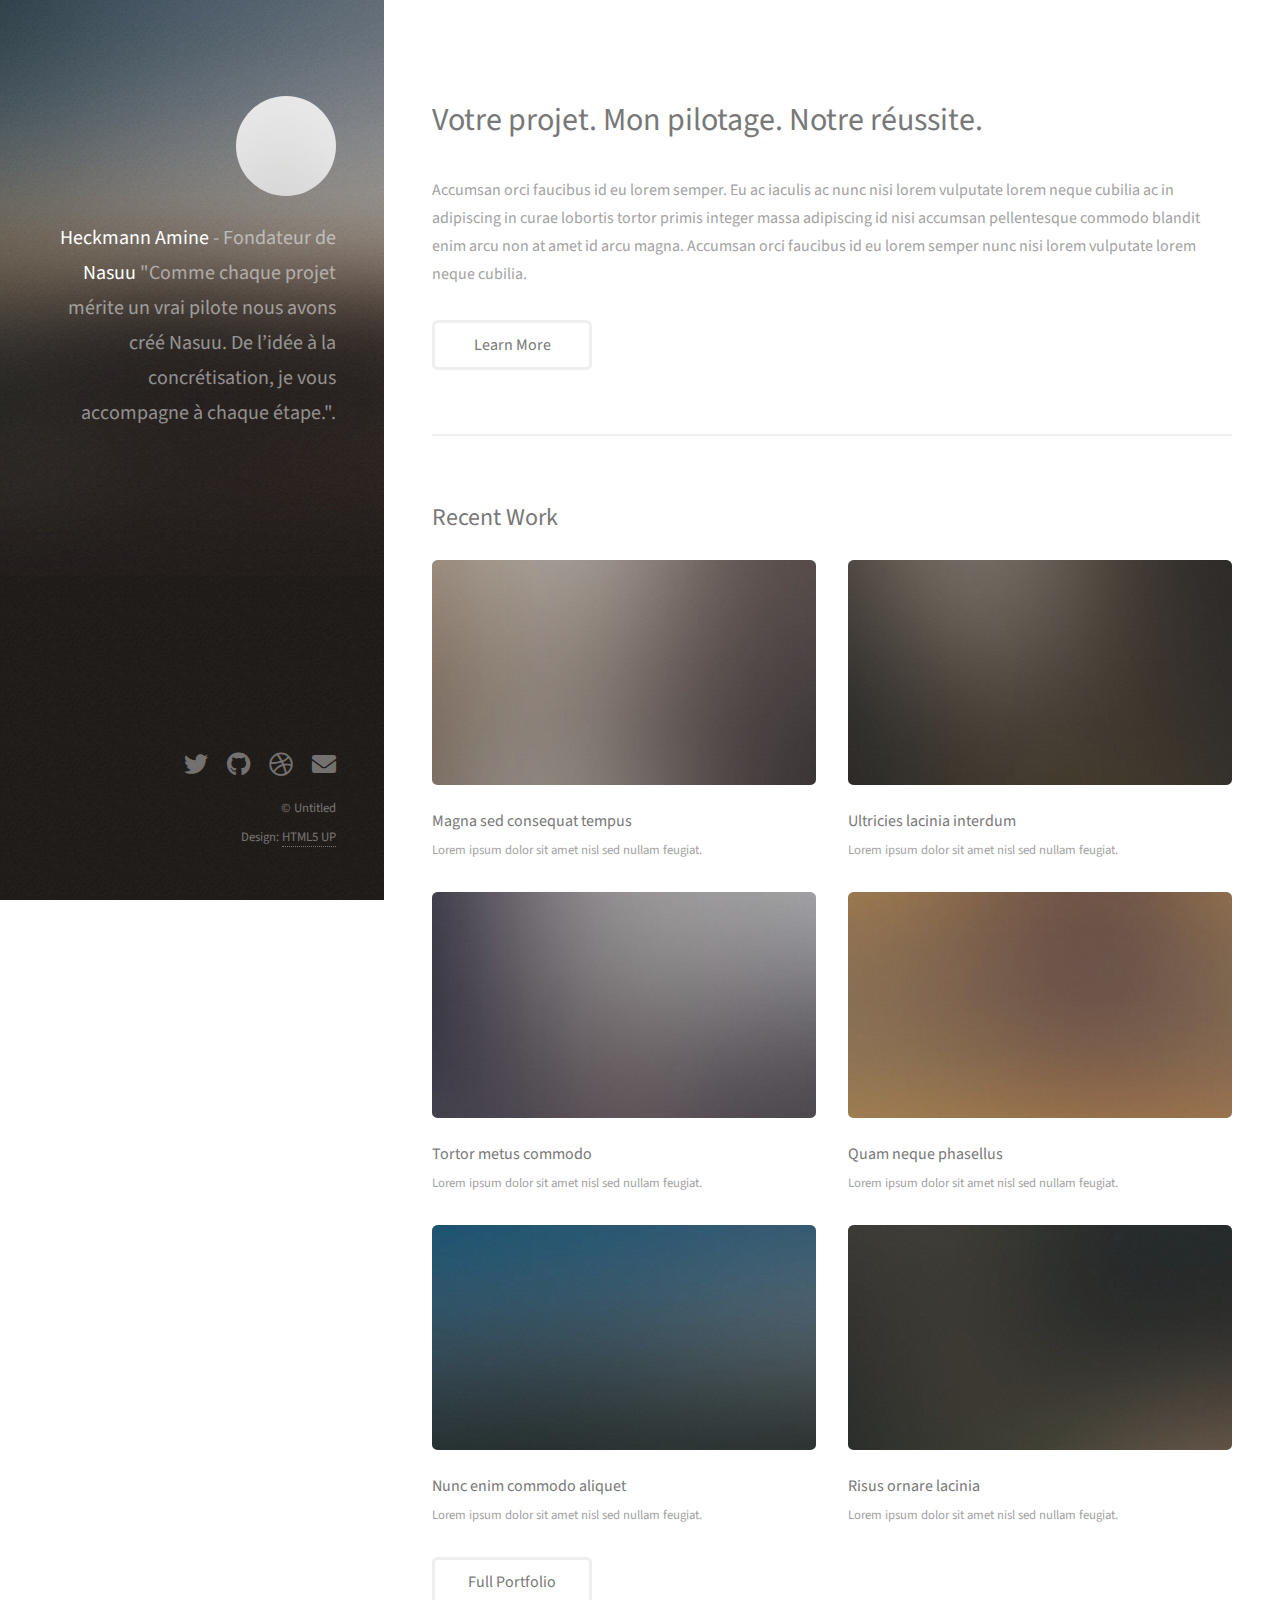
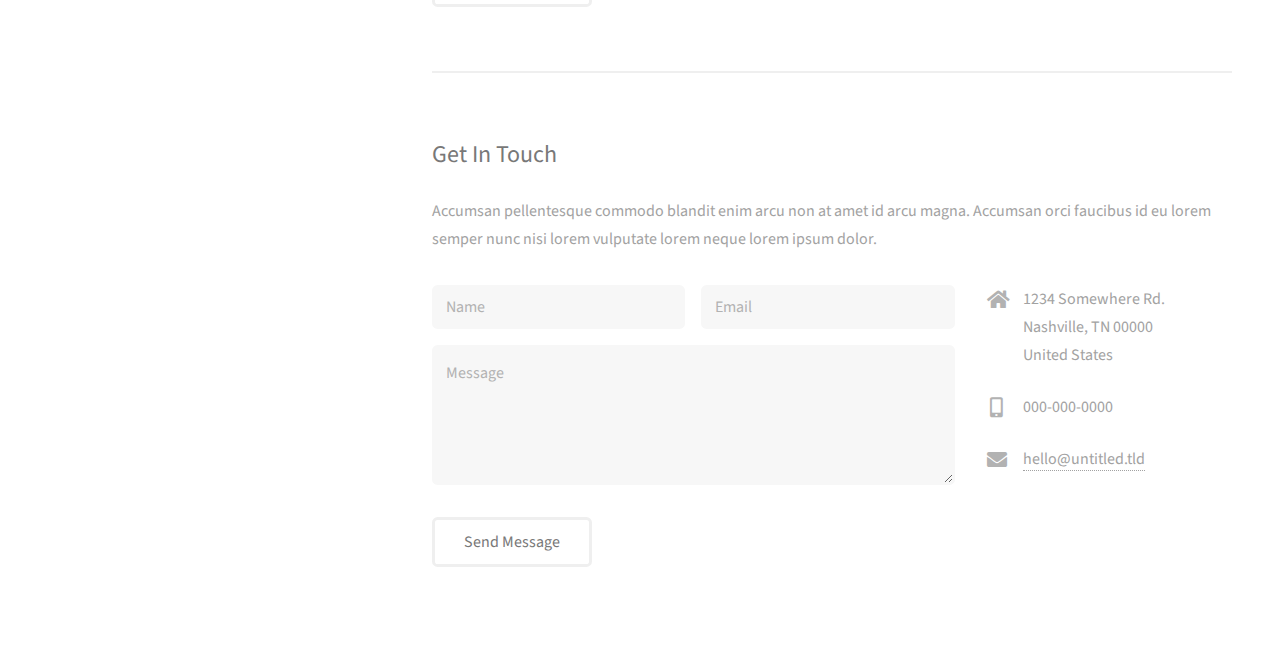
==== index.html @ 70f32953 "Update index.html" ====
<!DOCTYPE HTML>
<!--
	Strata by HTML5 UP
	html5up.net | @ajlkn
	Free for personal and commercial use under the CCA 3.0 license (html5up.net/license)
-->
<html>
	<head>
		<title>Strata by HTML5 UP</title>
		<meta charset="utf-8" />
		<meta name="viewport" content="width=device-width, initial-scale=1, user-scalable=no" />
		<link rel="stylesheet" href="assets/css/main.css" />
	</head>
	<body class="is-preload">

		<!-- Header -->
			<header id="header">
				<div class="inner">
					<a href="#" class="image avatar"><img src="images/avatar.jpg" alt="" /></a>
					<h1><strong>Heckmann Amine</strong> - Fondateur de <strong>Nasuu</strong><br />
					"Comme chaque projet mérite un vrai pilote nous avons créé Nasuu. <br />
					De l’idée à la concrétisation, je vous accompagne à chaque étape."<a href="lien"></a>.</h1>
				</div>
			</header>

		<!-- Main -->
			<div id="main">

				<!-- One -->
					<section id="one">
						<header class="major">
							<h2>Votre projet. Mon pilotage. Notre réussite.</h2>
						</header>
						<p>Accumsan orci faucibus id eu lorem semper. Eu ac iaculis ac nunc nisi lorem vulputate lorem neque cubilia ac in adipiscing in curae lobortis tortor primis integer massa adipiscing id nisi accumsan pellentesque commodo blandit enim arcu non at amet id arcu magna. Accumsan orci faucibus id eu lorem semper nunc nisi lorem vulputate lorem neque cubilia.</p>
						<ul class="actions">
							<li><a href="#" class="button">Learn More</a></li>
						</ul>
					</section>

				<!-- Two -->
					<section id="two">
						<h2>Recent Work</h2>
						<div class="row">
							<article class="col-6 col-12-xsmall work-item">
								<a href="images/fulls/01.jpg" class="image fit thumb"><img src="images/thumbs/01.jpg" alt="" /></a>
								<h3>Magna sed consequat tempus</h3>
								<p>Lorem ipsum dolor sit amet nisl sed nullam feugiat.</p>
							</article>
							<article class="col-6 col-12-xsmall work-item">
								<a href="images/fulls/02.jpg" class="image fit thumb"><img src="images/thumbs/02.jpg" alt="" /></a>
								<h3>Ultricies lacinia interdum</h3>
								<p>Lorem ipsum dolor sit amet nisl sed nullam feugiat.</p>
							</article>
							<article class="col-6 col-12-xsmall work-item">
								<a href="images/fulls/03.jpg" class="image fit thumb"><img src="images/thumbs/03.jpg" alt="" /></a>
								<h3>Tortor metus commodo</h3>
								<p>Lorem ipsum dolor sit amet nisl sed nullam feugiat.</p>
							</article>
							<article class="col-6 col-12-xsmall work-item">
								<a href="images/fulls/04.jpg" class="image fit thumb"><img src="images/thumbs/04.jpg" alt="" /></a>
								<h3>Quam neque phasellus</h3>
								<p>Lorem ipsum dolor sit amet nisl sed nullam feugiat.</p>
							</article>
							<article class="col-6 col-12-xsmall work-item">
								<a href="images/fulls/05.jpg" class="image fit thumb"><img src="images/thumbs/05.jpg" alt="" /></a>
								<h3>Nunc enim commodo aliquet</h3>
								<p>Lorem ipsum dolor sit amet nisl sed nullam feugiat.</p>
							</article>
							<article class="col-6 col-12-xsmall work-item">
								<a href="images/fulls/06.jpg" class="image fit thumb"><img src="images/thumbs/06.jpg" alt="" /></a>
								<h3>Risus ornare lacinia</h3>
								<p>Lorem ipsum dolor sit amet nisl sed nullam feugiat.</p>
							</article>
						</div>
						<ul class="actions">
							<li><a href="#" class="button">Full Portfolio</a></li>
						</ul>
					</section>

				<!-- Three -->
					<section id="three">
						<h2>Get In Touch</h2>
						<p>Accumsan pellentesque commodo blandit enim arcu non at amet id arcu magna. Accumsan orci faucibus id eu lorem semper nunc nisi lorem vulputate lorem neque lorem ipsum dolor.</p>
						<div class="row">
							<div class="col-8 col-12-small">
								<form method="post" action="#">
									<div class="row gtr-uniform gtr-50">
										<div class="col-6 col-12-xsmall"><input type="text" name="name" id="name" placeholder="Name" /></div>
										<div class="col-6 col-12-xsmall"><input type="email" name="email" id="email" placeholder="Email" /></div>
										<div class="col-12"><textarea name="message" id="message" placeholder="Message" rows="4"></textarea></div>
									</div>
								</form>
								<ul class="actions">
									<li><input type="submit" value="Send Message" /></li>
								</ul>
							</div>
							<div class="col-4 col-12-small">
								<ul class="labeled-icons">
									<li>
										<h3 class="icon solid fa-home"><span class="label">Address</span></h3>
										1234 Somewhere Rd.<br />
										Nashville, TN 00000<br />
										United States
									</li>
									<li>
										<h3 class="icon solid fa-mobile-alt"><span class="label">Phone</span></h3>
										000-000-0000
									</li>
									<li>
										<h3 class="icon solid fa-envelope"><span class="label">Email</span></h3>
										<a href="#">hello@untitled.tld</a>
									</li>
								</ul>
							</div>
						</div>
					</section>

				<!-- Four -->
				<!--
					<section id="four">
						<h2>Elements</h2>

						<section>
							<h4>Text</h4>
							<p>This is <b>bold</b> and this is <strong>strong</strong>. This is <i>italic</i> and this is <em>emphasized</em>.
							This is <sup>superscript</sup> text and this is <sub>subscript</sub> text.
							This is <u>underlined</u> and this is code: <code>for (;;) { ... }</code>. Finally, <a href="#">this is a link</a>.</p>
							<hr />
							<header>
								<h4>Heading with a Subtitle</h4>
								<p>Lorem ipsum dolor sit amet nullam id egestas urna aliquam</p>
							</header>
							<p>Nunc lacinia ante nunc ac lobortis. Interdum adipiscing gravida odio porttitor sem non mi integer non faucibus ornare mi ut ante amet placerat aliquet. Volutpat eu sed ante lacinia sapien lorem accumsan varius montes viverra nibh in adipiscing blandit tempus accumsan.</p>
							<header>
								<h5>Heading with a Subtitle</h5>
								<p>Lorem ipsum dolor sit amet nullam id egestas urna aliquam</p>
							</header>
							<p>Nunc lacinia ante nunc ac lobortis. Interdum adipiscing gravida odio porttitor sem non mi integer non faucibus ornare mi ut ante amet placerat aliquet. Volutpat eu sed ante lacinia sapien lorem accumsan varius montes viverra nibh in adipiscing blandit tempus accumsan.</p>
							<hr />
							<h2>Heading Level 2</h2>
							<h3>Heading Level 3</h3>
							<h4>Heading Level 4</h4>
							<h5>Heading Level 5</h5>
							<h6>Heading Level 6</h6>
							<hr />
							<h5>Blockquote</h5>
							<blockquote>Fringilla nisl. Donec accumsan interdum nisi, quis tincidunt felis sagittis eget tempus euismod. Vestibulum ante ipsum primis in faucibus vestibulum. Blandit adipiscing eu felis iaculis volutpat ac adipiscing accumsan faucibus. Vestibulum ante ipsum primis in faucibus lorem ipsum dolor sit amet nullam adipiscing eu felis.</blockquote>
							<h5>Preformatted</h5>
							<pre><code>i = 0;

while (!deck.isInOrder()) {
print 'Iteration ' + i;
deck.shuffle();
i++;
}

print 'It took ' + i + ' iterations to sort the deck.';</code></pre>
						</section>

						<section>
							<h4>Lists</h4>
							<div class="row">
								<div class="col-6 col-12-xsmall">
									<h5>Unordered</h5>
									<ul>
										<li>Dolor pulvinar etiam magna etiam.</li>
										<li>Sagittis adipiscing lorem eleifend.</li>
										<li>Felis enim feugiat dolore viverra.</li>
									</ul>
									<h5>Alternate</h5>
									<ul class="alt">
										<li>Dolor pulvinar etiam magna etiam.</li>
										<li>Sagittis adipiscing lorem eleifend.</li>
										<li>Felis enim feugiat dolore viverra.</li>
									</ul>
								</div>
								<div class="col-6 col-12-xsmall">
									<h5>Ordered</h5>
									<ol>
										<li>Dolor pulvinar etiam magna etiam.</li>
										<li>Etiam vel felis at lorem sed viverra.</li>
										<li>Felis enim feugiat dolore viverra.</li>
										<li>Dolor pulvinar etiam magna etiam.</li>
										<li>Etiam vel felis at lorem sed viverra.</li>
										<li>Felis enim feugiat dolore viverra.</li>
									</ol>
									<h5>Icons</h5>
									<ul class="icons">
										<li><a href="#" class="icon brands fa-twitter"><span class="label">Twitter</span></a></li>
										<li><a href="#" class="icon brands fa-facebook-f"><span class="label">Facebook</span></a></li>
										<li><a href="#" class="icon brands fa-instagram"><span class="label">Instagram</span></a></li>
										<li><a href="#" class="icon brands fa-github"><span class="label">Github</span></a></li>
										<li><a href="#" class="icon brands fa-dribbble"><span class="label">Dribbble</span></a></li>
										<li><a href="#" class="icon brands fa-tumblr"><span class="label">Tumblr</span></a></li>
									</ul>
								</div>
							</div>
							<h5>Actions</h5>
							<ul class="actions">
								<li><a href="#" class="button primary">Default</a></li>
								<li><a href="#" class="button">Default</a></li>
							</ul>
							<ul class="actions small">
								<li><a href="#" class="button primary small">Small</a></li>
								<li><a href="#" class="button small">Small</a></li>
							</ul>
							<div class="row">
								<div class="col-6 col-12-small">
									<ul class="actions stacked">
										<li><a href="#" class="button primary">Default</a></li>
										<li><a href="#" class="button">Default</a></li>
									</ul>
								</div>
								<div class="col-6 col-12-small">
									<ul class="actions stacked">
										<li><a href="#" class="button primary small">Small</a></li>
										<li><a href="#" class="button small">Small</a></li>
									</ul>
								</div>
								<div class="col-6 col-12-small">
									<ul class="actions stacked">
										<li><a href="#" class="button primary fit">Default</a></li>
										<li><a href="#" class="button fit">Default</a></li>
									</ul>
								</div>
								<div class="col-6 col-12-small">
									<ul class="actions stacked">
										<li><a href="#" class="button primary small fit">Small</a></li>
										<li><a href="#" class="button small fit">Small</a></li>
									</ul>
								</div>
							</div>
						</section>

						<section>
							<h4>Table</h4>
							<h5>Default</h5>
							<div class="table-wrapper">
								<table>
									<thead>
										<tr>
											<th>Name</th>
											<th>Description</th>
											<th>Price</th>
										</tr>
									</thead>
									<tbody>
										<tr>
											<td>Item One</td>
											<td>Ante turpis integer aliquet porttitor.</td>
											<td>29.99</td>
										</tr>
										<tr>
											<td>Item Two</td>
											<td>Vis ac commodo adipiscing arcu aliquet.</td>
											<td>19.99</td>
										</tr>
										<tr>
											<td>Item Three</td>
											<td> Morbi faucibus arcu accumsan lorem.</td>
											<td>29.99</td>
										</tr>
										<tr>
											<td>Item Four</td>
											<td>Vitae integer tempus condimentum.</td>
											<td>19.99</td>
										</tr>
										<tr>
											<td>Item Five</td>
											<td>Ante turpis integer aliquet porttitor.</td>
											<td>29.99</td>
										</tr>
									</tbody>
									<tfoot>
										<tr>
											<td colspan="2"></td>
											<td>100.00</td>
										</tr>
									</tfoot>
								</table>
							</div>

							<h5>Alternate</h5>
							<div class="table-wrapper">
								<table class="alt">
									<thead>
										<tr>
											<th>Name</th>
											<th>Description</th>
											<th>Price</th>
										</tr>
									</thead>
									<tbody>
										<tr>
											<td>Item One</td>
											<td>Ante turpis integer aliquet porttitor.</td>
											<td>29.99</td>
										</tr>
										<tr>
											<td>Item Two</td>
											<td>Vis ac commodo adipiscing arcu aliquet.</td>
											<td>19.99</td>
										</tr>
										<tr>
											<td>Item Three</td>
											<td> Morbi faucibus arcu accumsan lorem.</td>
											<td>29.99</td>
										</tr>
										<tr>
											<td>Item Four</td>
											<td>Vitae integer tempus condimentum.</td>
											<td>19.99</td>
										</tr>
										<tr>
											<td>Item Five</td>
											<td>Ante turpis integer aliquet porttitor.</td>
											<td>29.99</td>
										</tr>
									</tbody>
									<tfoot>
										<tr>
											<td colspan="2"></td>
											<td>100.00</td>
										</tr>
									</tfoot>
								</table>
							</div>
						</section>

						<section>
							<h4>Buttons</h4>
							<ul class="actions">
								<li><a href="#" class="button primary">Primary</a></li>
								<li><a href="#" class="button">Default</a></li>
							</ul>
							<ul class="actions">
								<li><a href="#" class="button large">Large</a></li>
								<li><a href="#" class="button">Default</a></li>
								<li><a href="#" class="button small">Small</a></li>
							</ul>
							<ul class="actions fit">
								<li><a href="#" class="button primary fit">Fit</a></li>
								<li><a href="#" class="button fit">Fit</a></li>
							</ul>
							<ul class="actions fit small">
								<li><a href="#" class="button primary fit small">Fit + Small</a></li>
								<li><a href="#" class="button fit small">Fit + Small</a></li>
							</ul>
							<ul class="actions">
								<li><a href="#" class="button primary icon solid fa-download">Icon</a></li>
								<li><a href="#" class="button icon solid fa-download">Icon</a></li>
							</ul>
							<ul class="actions">
								<li><span class="button primary disabled">Primary</span></li>
								<li><span class="button disabled">Default</span></li>
							</ul>
						</section>

						<section>
							<h4>Form</h4>
							<form method="post" action="#">
								<div class="row gtr-uniform gtr-50">
									<div class="col-6 col-12-xsmall">
										<input type="text" name="demo-name" id="demo-name" value="" placeholder="Name" />
									</div>
									<div class="col-6 col-12-xsmall">
										<input type="email" name="demo-email" id="demo-email" value="" placeholder="Email" />
									</div>
									<div class="col-12">
										<select name="demo-category" id="demo-category">
											<option value="">- Category -</option>
											<option value="1">Manufacturing</option>
											<option value="1">Shipping</option>
											<option value="1">Administration</option>
											<option value="1">Human Resources</option>
										</select>
									</div>
									<div class="col-4 col-12-small">
										<input type="radio" id="demo-priority-low" name="demo-priority" checked>
										<label for="demo-priority-low">Low Priority</label>
									</div>
									<div class="col-4 col-12-small">
										<input type="radio" id="demo-priority-normal" name="demo-priority">
										<label for="demo-priority-normal">Normal Priority</label>
									</div>
									<div class="col-4 col-12-small">
										<input type="radio" id="demo-priority-high" name="demo-priority">
										<label for="demo-priority-high">High Priority</label>
									</div>
									<div class="col-6 col-12-small">
										<input type="checkbox" id="demo-copy" name="demo-copy">
										<label for="demo-copy">Email me a copy of this message</label>
									</div>
									<div class="col-6 col-12-small">
										<input type="checkbox" id="demo-human" name="demo-human" checked>
										<label for="demo-human">I am a human and not a robot</label>
									</div>
									<div class="col-12">
										<textarea name="demo-message" id="demo-message" placeholder="Enter your message" rows="6"></textarea>
									</div>
									<div class="col-12">
										<ul class="actions">
											<li><input type="submit" value="Send Message" class="primary" /></li>
											<li><input type="reset" value="Reset" /></li>
										</ul>
									</div>
								</div>
							</form>
						</section>

						<section>
							<h4>Image</h4>
							<h5>Fit</h5>
							<div class="box alt">
								<div class="row gtr-50 gtr-uniform">
									<div class="col-12"><span class="image fit"><img src="images/fulls/05.jpg" alt="" /></span></div>
									<div class="col-4"><span class="image fit"><img src="images/thumbs/01.jpg" alt="" /></span></div>
									<div class="col-4"><span class="image fit"><img src="images/thumbs/02.jpg" alt="" /></span></div>
									<div class="col-4"><span class="image fit"><img src="images/thumbs/03.jpg" alt="" /></span></div>
									<div class="col-4"><span class="image fit"><img src="images/thumbs/04.jpg" alt="" /></span></div>
									<div class="col-4"><span class="image fit"><img src="images/thumbs/05.jpg" alt="" /></span></div>
									<div class="col-4"><span class="image fit"><img src="images/thumbs/06.jpg" alt="" /></span></div>
									<div class="col-4"><span class="image fit"><img src="images/thumbs/03.jpg" alt="" /></span></div>
									<div class="col-4"><span class="image fit"><img src="images/thumbs/02.jpg" alt="" /></span></div>
									<div class="col-4"><span class="image fit"><img src="images/thumbs/01.jpg" alt="" /></span></div>
								</div>
							</div>
							<h5>Left &amp; Right</h5>
							<p><span class="image left"><img src="images/avatar.jpg" alt="" /></span>Fringilla nisl. Donec accumsan interdum nisi, quis tincidunt felis sagittis eget. tempus euismod. Vestibulum ante ipsum primis in faucibus vestibulum. Blandit adipiscing eu felis iaculis volutpat ac adipiscing accumsan eu faucibus. Integer ac pellentesque praesent tincidunt felis sagittis eget. tempus euismod. Vestibulum ante ipsum primis in faucibus vestibulum. Blandit adipiscing eu felis iaculis volutpat ac adipiscing accumsan eu faucibus. Integer ac pellentesque praesent. Donec accumsan interdum nisi, quis tincidunt felis sagittis eget. tempus euismod. Vestibulum ante ipsum primis in faucibus vestibulum. Blandit adipiscing eu felis iaculis volutpat ac adipiscing accumsan eu faucibus. Integer ac pellentesque praesent tincidunt felis sagittis eget. tempus euismod. Vestibulum ante ipsum primis in faucibus vestibulum. Blandit adipiscing eu felis iaculis volutpat ac adipiscing accumsan eu faucibus. Integer ac pellentesque praesent.</p>
							<p><span class="image right"><img src="images/avatar.jpg" alt="" /></span>Fringilla nisl. Donec accumsan interdum nisi, quis tincidunt felis sagittis eget. tempus euismod. Vestibulum ante ipsum primis in faucibus vestibulum. Blandit adipiscing eu felis iaculis volutpat ac adipiscing accumsan eu faucibus. Integer ac pellentesque praesent tincidunt felis sagittis eget. tempus euismod. Vestibulum ante ipsum primis in faucibus vestibulum. Blandit adipiscing eu felis iaculis volutpat ac adipiscing accumsan eu faucibus. Integer ac pellentesque praesent. Donec accumsan interdum nisi, quis tincidunt felis sagittis eget. tempus euismod. Vestibulum ante ipsum primis in faucibus vestibulum. Blandit adipiscing eu felis iaculis volutpat ac adipiscing accumsan eu faucibus. Integer ac pellentesque praesent tincidunt felis sagittis eget. tempus euismod. Vestibulum ante ipsum primis in faucibus vestibulum. Blandit adipiscing eu felis iaculis volutpat ac adipiscing accumsan eu faucibus. Integer ac pellentesque praesent.</p>
						</section>

					</section>
				-->

			</div>

		<!-- Footer -->
			<footer id="footer">
				<div class="inner">
					<ul class="icons">
						<li><a href="#" class="icon brands fa-twitter"><span class="label">Twitter</span></a></li>
						<li><a href="#" class="icon brands fa-github"><span class="label">Github</span></a></li>
						<li><a href="#" class="icon brands fa-dribbble"><span class="label">Dribbble</span></a></li>
						<li><a href="#" class="icon solid fa-envelope"><span class="label">Email</span></a></li>
					</ul>
					<ul class="copyright">
						<li>&copy; Untitled</li><li>Design: <a href="http://html5up.net">HTML5 UP</a></li>
					</ul>
				</div>
			</footer>

		<!-- Scripts -->
			<script src="assets/js/jquery.min.js"></script>
			<script src="assets/js/jquery.poptrox.min.js"></script>
			<script src="assets/js/browser.min.js"></script>
			<script src="assets/js/breakpoints.min.js"></script>
			<script src="assets/js/util.js"></script>
			<script src="assets/js/main.js"></script>

	</body>
</html>
---- assets/css/main.css ----
@import url("fontawesome-all.min.css");
@import url("https://fonts.googleapis.com/css?family=Source+Sans+Pro:400,400italic");

/*
	Strata by HTML5 UP
	html5up.net | @ajlkn
	Free for personal and commercial use under the CCA 3.0 license (html5up.net/license)
*/

html, body, div, span, applet, object,
iframe, h1, h2, h3, h4, h5, h6, p, blockquote,
pre, a, abbr, acronym, address, big, cite,
code, del, dfn, em, img, ins, kbd, q, s, samp,
small, strike, strong, sub, sup, tt, var, b,
u, i, center, dl, dt, dd, ol, ul, li, fieldset,
form, label, legend, table, caption, tbody,
tfoot, thead, tr, th, td, article, aside,
canvas, details, embed, figure, figcaption,
footer, header, hgroup, menu, nav, output, ruby,
section, summary, time, mark, audio, video {
	margin: 0;
	padding: 0;
	border: 0;
	font-size: 100%;
	font: inherit;
	vertical-align: baseline;}

article, aside, details, figcaption, figure,
footer, header, hgroup, menu, nav, section {
	display: block;}

body {
	line-height: 1;
}

ol, ul {
	list-style: none;
}

blockquote, q {
	quotes: none;
}

	blockquote:before, blockquote:after, q:before, q:after {
		content: '';
		content: none;
	}

table {
	border-collapse: collapse;
	border-spacing: 0;
}

body {
	-webkit-text-size-adjust: none;
}

mark {
	background-color: transparent;
	color: inherit;
}

input::-moz-focus-inner {
	border: 0;
	padding: 0;
}

input, select, textarea {
	-moz-appearance: none;
	-webkit-appearance: none;
	-ms-appearance: none;
	appearance: none;
}

/* Basic */

	html {
		box-sizing: border-box;
	}

	*, *:before, *:after {
		box-sizing: inherit;
	}

	body {
		background: #fff;
	}

		body.is-preload *, body.is-preload *:before, body.is-preload *:after {
			-moz-animation: none !important;
			-webkit-animation: none !important;
			-ms-animation: none !important;
			animation: none !important;
			-moz-transition: none !important;
			-webkit-transition: none !important;
			-ms-transition: none !important;
			transition: none !important;
		}

	body, input, select, textarea {
		color: #a2a2a2;
		font-family: "Source Sans Pro", Helvetica, sans-serif;
		font-size: 16pt;
		font-weight: 400;
		line-height: 1.75em;
	}

	a {
		-moz-transition: color 0.2s ease-in-out, border-color 0.2s ease-in-out;
		-webkit-transition: color 0.2s ease-in-out, border-color 0.2s ease-in-out;
		-ms-transition: color 0.2s ease-in-out, border-color 0.2s ease-in-out;
		transition: color 0.2s ease-in-out, border-color 0.2s ease-in-out;
		border-bottom: dotted 1px;
		color: #49bf9d;
		text-decoration: none;
	}

		a:hover {
			border-bottom-color: transparent;
			color: #49bf9d !important;
			text-decoration: none;
		}

	strong, b {
		color: #787878;
		font-weight: 400;
	}

	em, i {
		font-style: italic;
	}

	p {
		margin: 0 0 2em 0;
	}

	h1, h2, h3, h4, h5, h6 {
		color: #787878;
		font-weight: 400;
		line-height: 1em;
		margin: 0 0 1em 0;
	}

		h1 a, h2 a, h3 a, h4 a, h5 a, h6 a {
			color: inherit;
			text-decoration: none;
		}

	h1 {
		font-size: 2em;
		line-height: 1.5em;
	}

	h2 {
		font-size: 1.5em;
		line-height: 1.5em;
	}

	h3 {
		font-size: 1.25em;
		line-height: 1.5em;
	}

	h4 {
		font-size: 1.1em;
		line-height: 1.5em;
	}

	h5 {
		font-size: 0.9em;
		line-height: 1.5em;
	}

	h6 {
		font-size: 0.7em;
		line-height: 1.5em;
	}

	sub {
		font-size: 0.8em;
		position: relative;
		top: 0.5em;
	}

	sup {
		font-size: 0.8em;
		position: relative;
		top: -0.5em;
	}

	hr {
		border: 0;
		border-bottom: solid 2px #efefef;
		margin: 2em 0;
	}

		hr.major {
			margin: 3em 0;
		}

	blockquote {
		border-left: solid 6px #efefef;
		font-style: italic;
		margin: 0 0 2em 0;
		padding: 0.5em 0 0.5em 1.5em;
	}

	code {
		background: #f7f7f7;
		border-radius: 0.35em;
		border: solid 2px #efefef;
		font-family: "Courier New", monospace;
		font-size: 0.9em;
		margin: 0 0.25em;
		padding: 0.25em 0.65em;
	}

	pre {
		-webkit-overflow-scrolling: touch;
		font-family: "Courier New", monospace;
		font-size: 0.9em;
		margin: 0 0 2em 0;
	}

		pre code {
			display: block;
			line-height: 1.75em;
			padding: 1em 1.5em;
			overflow-x: auto;
		}

	.align-left {
		text-align: left;
	}

	.align-center {
		text-align: center;
	}

	.align-right {
		text-align: right;
	}

/* Container */

	.container {
		margin: 0 auto;
		max-width: calc(100% - 4em);
		width: 100%;
	}

		.container.xsmall {
			width: 25%;
		}

		.container.small {
			width: 50%;
		}

		.container.medium {
			width: 75%;
		}

		.container.large {
			width: 125%;
		}

		.container.xlarge {
			width: 150%;
		}

		.container.max {
			width: 100%;
		}

		@media screen and (max-width: 980px) {

			.container {
				width: 100% !important;
				max-width: 100% !important;
			}

		}

		@media screen and (max-width: 480px) {

			.container {
				max-width: calc(100% - 3em);
			}

		}

/* Row */

	.row {
		display: flex;
		flex-wrap: wrap;
		box-sizing: border-box;
		align-items: stretch;
	}

		.row > * {
			box-sizing: border-box;
		}

		.row.gtr-uniform > * > :last-child {
			margin-bottom: 0;
		}

		.row.aln-left {
			justify-content: flex-start;
		}

		.row.aln-center {
			justify-content: center;
		}

		.row.aln-right {
			justify-content: flex-end;
		}

		.row.aln-top {
			align-items: flex-start;
		}

		.row.aln-middle {
			align-items: center;
		}

		.row.aln-bottom {
			align-items: flex-end;
		}

		.row > .imp {
			order: -1;
		}

		.row > .col-1 {
			width: 8.33333%;
		}

		.row > .off-1 {
			margin-left: 8.33333%;
		}

		.row > .col-2 {
			width: 16.66667%;
		}

		.row > .off-2 {
			margin-left: 16.66667%;
		}

		.row > .col-3 {
			width: 25%;
		}

		.row > .off-3 {
			margin-left: 25%;
		}

		.row > .col-4 {
			width: 33.33333%;
		}

		.row > .off-4 {
			margin-left: 33.33333%;
		}

		.row > .col-5 {
			width: 41.66667%;
		}

		.row > .off-5 {
			margin-left: 41.66667%;
		}

		.row > .col-6 {
			width: 50%;
		}

		.row > .off-6 {
			margin-left: 50%;
		}

		.row > .col-7 {
			width: 58.33333%;
		}

		.row > .off-7 {
			margin-left: 58.33333%;
		}

		.row > .col-8 {
			width: 66.66667%;
		}

		.row > .off-8 {
			margin-left: 66.66667%;
		}

		.row > .col-9 {
			width: 75%;
		}

		.row > .off-9 {
			margin-left: 75%;
		}

		.row > .col-10 {
			width: 83.33333%;
		}

		.row > .off-10 {
			margin-left: 83.33333%;
		}

		.row > .col-11 {
			width: 91.66667%;
		}

		.row > .off-11 {
			margin-left: 91.66667%;
		}

		.row > .col-12 {
			width: 100%;
		}

		.row > .off-12 {
			margin-left: 100%;
		}

		.row.gtr-0 {
			margin-top: 0;
			margin-left: 0em;
		}

			.row.gtr-0 > * {
				padding: 0 0 0 0em;
			}

			.row.gtr-0.gtr-uniform {
				margin-top: 0em;
			}

				.row.gtr-0.gtr-uniform > * {
					padding-top: 0em;
				}

		.row.gtr-25 {
			margin-top: 0;
			margin-left: -0.625em;
		}

			.row.gtr-25 > * {
				padding: 0 0 0 0.625em;
			}

			.row.gtr-25.gtr-uniform {
				margin-top: -0.625em;
			}

				.row.gtr-25.gtr-uniform > * {
					padding-top: 0.625em;
				}

		.row.gtr-50 {
			margin-top: 0;
			margin-left: -1.25em;
		}

			.row.gtr-50 > * {
				padding: 0 0 0 1.25em;
			}

			.row.gtr-50.gtr-uniform {
				margin-top: -1.25em;
			}

				.row.gtr-50.gtr-uniform > * {
					padding-top: 1.25em;
				}

		.row {
			margin-top: 0;
			margin-left: -2.5em;
		}

			.row > * {
				padding: 0 0 0 2.5em;
			}

			.row.gtr-uniform {
				margin-top: -2.5em;
			}

				.row.gtr-uniform > * {
					padding-top: 2.5em;
				}

		.row.gtr-150 {
			margin-top: 0;
			margin-left: -3.75em;
		}

			.row.gtr-150 > * {
				padding: 0 0 0 3.75em;
			}

			.row.gtr-150.gtr-uniform {
				margin-top: -3.75em;
			}

				.row.gtr-150.gtr-uniform > * {
					padding-top: 3.75em;
				}

		.row.gtr-200 {
			margin-top: 0;
			margin-left: -5em;
		}

			.row.gtr-200 > * {
				padding: 0 0 0 5em;
			}

			.row.gtr-200.gtr-uniform {
				margin-top: -5em;
			}

				.row.gtr-200.gtr-uniform > * {
					padding-top: 5em;
				}

		@media screen and (max-width: 1800px) {

			.row {
				display: flex;
				flex-wrap: wrap;
				box-sizing: border-box;
				align-items: stretch;
			}

				.row > * {
					box-sizing: border-box;
				}

				.row.gtr-uniform > * > :last-child {
					margin-bottom: 0;
				}

				.row.aln-left {
					justify-content: flex-start;
				}

				.row.aln-center {
					justify-content: center;
				}

				.row.aln-right {
					justify-content: flex-end;
				}

				.row.aln-top {
					align-items: flex-start;
				}

				.row.aln-middle {
					align-items: center;
				}

				.row.aln-bottom {
					align-items: flex-end;
				}

				.row > .imp-xlarge {
					order: -1;
				}

				.row > .col-1-xlarge {
					width: 8.33333%;
				}

				.row > .off-1-xlarge {
					margin-left: 8.33333%;
				}

				.row > .col-2-xlarge {
					width: 16.66667%;
				}

				.row > .off-2-xlarge {
					margin-left: 16.66667%;
				}

				.row > .col-3-xlarge {
					width: 25%;
				}

				.row > .off-3-xlarge {
					margin-left: 25%;
				}

				.row > .col-4-xlarge {
					width: 33.33333%;
				}

				.row > .off-4-xlarge {
					margin-left: 33.33333%;
				}

				.row > .col-5-xlarge {
					width: 41.66667%;
				}

				.row > .off-5-xlarge {
					margin-left: 41.66667%;
				}

				.row > .col-6-xlarge {
					width: 50%;
				}

				.row > .off-6-xlarge {
					margin-left: 50%;
				}

				.row > .col-7-xlarge {
					width: 58.33333%;
				}

				.row > .off-7-xlarge {
					margin-left: 58.33333%;
				}

				.row > .col-8-xlarge {
					width: 66.66667%;
				}

				.row > .off-8-xlarge {
					margin-left: 66.66667%;
				}

				.row > .col-9-xlarge {
					width: 75%;
				}

				.row > .off-9-xlarge {
					margin-left: 75%;
				}

				.row > .col-10-xlarge {
					width: 83.33333%;
				}

				.row > .off-10-xlarge {
					margin-left: 83.33333%;
				}

				.row > .col-11-xlarge {
					width: 91.66667%;
				}

				.row > .off-11-xlarge {
					margin-left: 91.66667%;
				}

				.row > .col-12-xlarge {
					width: 100%;
				}

				.row > .off-12-xlarge {
					margin-left: 100%;
				}

				.row.gtr-0 {
					margin-top: 0;
					margin-left: 0em;
				}

					.row.gtr-0 > * {
						padding: 0 0 0 0em;
					}

					.row.gtr-0.gtr-uniform {
						margin-top: 0em;
					}

						.row.gtr-0.gtr-uniform > * {
							padding-top: 0em;
						}

				.row.gtr-25 {
					margin-top: 0;
					margin-left: -0.625em;
				}

					.row.gtr-25 > * {
						padding: 0 0 0 0.625em;
					}

					.row.gtr-25.gtr-uniform {
						margin-top: -0.625em;
					}

						.row.gtr-25.gtr-uniform > * {
							padding-top: 0.625em;
						}

				.row.gtr-50 {
					margin-top: 0;
					margin-left: -1.25em;
				}

					.row.gtr-50 > * {
						padding: 0 0 0 1.25em;
					}

					.row.gtr-50.gtr-uniform {
						margin-top: -1.25em;
					}

						.row.gtr-50.gtr-uniform > * {
							padding-top: 1.25em;
						}

				.row {
					margin-top: 0;
					margin-left: -2.5em;
				}

					.row > * {
						padding: 0 0 0 2.5em;
					}

					.row.gtr-uniform {
						margin-top: -2.5em;
					}

						.row.gtr-uniform > * {
							padding-top: 2.5em;
						}

				.row.gtr-150 {
					margin-top: 0;
					margin-left: -3.75em;
				}

					.row.gtr-150 > * {
						padding: 0 0 0 3.75em;
					}

					.row.gtr-150.gtr-uniform {
						margin-top: -3.75em;
					}

						.row.gtr-150.gtr-uniform > * {
							padding-top: 3.75em;
						}

				.row.gtr-200 {
					margin-top: 0;
					margin-left: -5em;
				}

					.row.gtr-200 > * {
						padding: 0 0 0 5em;
					}

					.row.gtr-200.gtr-uniform {
						margin-top: -5em;
					}

						.row.gtr-200.gtr-uniform > * {
							padding-top: 5em;
						}

		}

		@media screen and (max-width: 1280px) {

			.row {
				display: flex;
				flex-wrap: wrap;
				box-sizing: border-box;
				align-items: stretch;
			}

				.row > * {
					box-sizing: border-box;
				}

				.row.gtr-uniform > * > :last-child {
					margin-bottom: 0;
				}

				.row.aln-left {
					justify-content: flex-start;
				}

				.row.aln-center {
					justify-content: center;
				}

				.row.aln-right {
					justify-content: flex-end;
				}

				.row.aln-top {
					align-items: flex-start;
				}

				.row.aln-middle {
					align-items: center;
				}

				.row.aln-bottom {
					align-items: flex-end;
				}

				.row > .imp-large {
					order: -1;
				}

				.row > .col-1-large {
					width: 8.33333%;
				}

				.row > .off-1-large {
					margin-left: 8.33333%;
				}

				.row > .col-2-large {
					width: 16.66667%;
				}

				.row > .off-2-large {
					margin-left: 16.66667%;
				}

				.row > .col-3-large {
					width: 25%;
				}

				.row > .off-3-large {
					margin-left: 25%;
				}

				.row > .col-4-large {
					width: 33.33333%;
				}

				.row > .off-4-large {
					margin-left: 33.33333%;
				}

				.row > .col-5-large {
					width: 41.66667%;
				}

				.row > .off-5-large {
					margin-left: 41.66667%;
				}

				.row > .col-6-large {
					width: 50%;
				}

				.row > .off-6-large {
					margin-left: 50%;
				}

				.row > .col-7-large {
					width: 58.33333%;
				}

				.row > .off-7-large {
					margin-left: 58.33333%;
				}

				.row > .col-8-large {
					width: 66.66667%;
				}

				.row > .off-8-large {
					margin-left: 66.66667%;
				}

				.row > .col-9-large {
					width: 75%;
				}

				.row > .off-9-large {
					margin-left: 75%;
				}

				.row > .col-10-large {
					width: 83.33333%;
				}

				.row > .off-10-large {
					margin-left: 83.33333%;
				}

				.row > .col-11-large {
					width: 91.66667%;
				}

				.row > .off-11-large {
					margin-left: 91.66667%;
				}

				.row > .col-12-large {
					width: 100%;
				}

				.row > .off-12-large {
					margin-left: 100%;
				}

				.row.gtr-0 {
					margin-top: 0;
					margin-left: 0em;
				}

					.row.gtr-0 > * {
						padding: 0 0 0 0em;
					}

					.row.gtr-0.gtr-uniform {
						margin-top: 0em;
					}

						.row.gtr-0.gtr-uniform > * {
							padding-top: 0em;
						}

				.row.gtr-25 {
					margin-top: 0;
					margin-left: -0.5em;
				}

					.row.gtr-25 > * {
						padding: 0 0 0 0.5em;
					}

					.row.gtr-25.gtr-uniform {
						margin-top: -0.5em;
					}

						.row.gtr-25.gtr-uniform > * {
							padding-top: 0.5em;
						}

				.row.gtr-50 {
					margin-top: 0;
					margin-left: -1em;
				}

					.row.gtr-50 > * {
						padding: 0 0 0 1em;
					}

					.row.gtr-50.gtr-uniform {
						margin-top: -1em;
					}

						.row.gtr-50.gtr-uniform > * {
							padding-top: 1em;
						}

				.row {
					margin-top: 0;
					margin-left: -2em;
				}

					.row > * {
						padding: 0 0 0 2em;
					}

					.row.gtr-uniform {
						margin-top: -2em;
					}

						.row.gtr-uniform > * {
							padding-top: 2em;
						}

				.row.gtr-150 {
					margin-top: 0;
					margin-left: -3em;
				}

					.row.gtr-150 > * {
						padding: 0 0 0 3em;
					}

					.row.gtr-150.gtr-uniform {
						margin-top: -3em;
					}

						.row.gtr-150.gtr-uniform > * {
							padding-top: 3em;
						}

				.row.gtr-200 {
					margin-top: 0;
					margin-left: -4em;
				}

					.row.gtr-200 > * {
						padding: 0 0 0 4em;
					}

					.row.gtr-200.gtr-uniform {
						margin-top: -4em;
					}

						.row.gtr-200.gtr-uniform > * {
							padding-top: 4em;
						}

		}

		@media screen and (max-width: 980px) {

			.row {
				display: flex;
				flex-wrap: wrap;
				box-sizing: border-box;
				align-items: stretch;
			}

				.row > * {
					box-sizing: border-box;
				}

				.row.gtr-uniform > * > :last-child {
					margin-bottom: 0;
				}

				.row.aln-left {
					justify-content: flex-start;
				}

				.row.aln-center {
					justify-content: center;
				}

				.row.aln-right {
					justify-content: flex-end;
				}

				.row.aln-top {
					align-items: flex-start;
				}

				.row.aln-middle {
					align-items: center;
				}

				.row.aln-bottom {
					align-items: flex-end;
				}

				.row > .imp-medium {
					order: -1;
				}

				.row > .col-1-medium {
					width: 8.33333%;
				}

				.row > .off-1-medium {
					margin-left: 8.33333%;
				}

				.row > .col-2-medium {
					width: 16.66667%;
				}

				.row > .off-2-medium {
					margin-left: 16.66667%;
				}

				.row > .col-3-medium {
					width: 25%;
				}

				.row > .off-3-medium {
					margin-left: 25%;
				}

				.row > .col-4-medium {
					width: 33.33333%;
				}

				.row > .off-4-medium {
					margin-left: 33.33333%;
				}

				.row > .col-5-medium {
					width: 41.66667%;
				}

				.row > .off-5-medium {
					margin-left: 41.66667%;
				}

				.row > .col-6-medium {
					width: 50%;
				}

				.row > .off-6-medium {
					margin-left: 50%;
				}

				.row > .col-7-medium {
					width: 58.33333%;
				}

				.row > .off-7-medium {
					margin-left: 58.33333%;
				}

				.row > .col-8-medium {
					width: 66.66667%;
				}

				.row > .off-8-medium {
					margin-left: 66.66667%;
				}

				.row > .col-9-medium {
					width: 75%;
				}

				.row > .off-9-medium {
					margin-left: 75%;
				}

				.row > .col-10-medium {
					width: 83.33333%;
				}

				.row > .off-10-medium {
					margin-left: 83.33333%;
				}

				.row > .col-11-medium {
					width: 91.66667%;
				}

				.row > .off-11-medium {
					margin-left: 91.66667%;
				}

				.row > .col-12-medium {
					width: 100%;
				}

				.row > .off-12-medium {
					margin-left: 100%;
				}

				.row.gtr-0 {
					margin-top: 0;
					margin-left: 0em;
				}

					.row.gtr-0 > * {
						padding: 0 0 0 0em;
					}

					.row.gtr-0.gtr-uniform {
						margin-top: 0em;
					}

						.row.gtr-0.gtr-uniform > * {
							padding-top: 0em;
						}

				.row.gtr-25 {
					margin-top: 0;
					margin-left: -0.5em;
				}

					.row.gtr-25 > * {
						padding: 0 0 0 0.5em;
					}

					.row.gtr-25.gtr-uniform {
						margin-top: -0.5em;
					}

						.row.gtr-25.gtr-uniform > * {
							padding-top: 0.5em;
						}

				.row.gtr-50 {
					margin-top: 0;
					margin-left: -1em;
				}

					.row.gtr-50 > * {
						padding: 0 0 0 1em;
					}

					.row.gtr-50.gtr-uniform {
						margin-top: -1em;
					}

						.row.gtr-50.gtr-uniform > * {
							padding-top: 1em;
						}

				.row {
					margin-top: 0;
					margin-left: -2em;
				}

					.row > * {
						padding: 0 0 0 2em;
					}

					.row.gtr-uniform {
						margin-top: -2em;
					}

						.row.gtr-uniform > * {
							padding-top: 2em;
						}

				.row.gtr-150 {
					margin-top: 0;
					margin-left: -3em;
				}

					.row.gtr-150 > * {
						padding: 0 0 0 3em;
					}

					.row.gtr-150.gtr-uniform {
						margin-top: -3em;
					}

						.row.gtr-150.gtr-uniform > * {
							padding-top: 3em;
						}

				.row.gtr-200 {
					margin-top: 0;
					margin-left: -4em;
				}

					.row.gtr-200 > * {
						padding: 0 0 0 4em;
					}

					.row.gtr-200.gtr-uniform {
						margin-top: -4em;
					}

						.row.gtr-200.gtr-uniform > * {
							padding-top: 4em;
						}

		}

		@media screen and (max-width: 736px) {

			.row {
				display: flex;
				flex-wrap: wrap;
				box-sizing: border-box;
				align-items: stretch;
			}

				.row > * {
					box-sizing: border-box;
				}

				.row.gtr-uniform > * > :last-child {
					margin-bottom: 0;
				}

				.row.aln-left {
					justify-content: flex-start;
				}

				.row.aln-center {
					justify-content: center;
				}

				.row.aln-right {
					justify-content: flex-end;
				}

				.row.aln-top {
					align-items: flex-start;
				}

				.row.aln-middle {
					align-items: center;
				}

				.row.aln-bottom {
					align-items: flex-end;
				}

				.row > .imp-small {
					order: -1;
				}

				.row > .col-1-small {
					width: 8.33333%;
				}

				.row > .off-1-small {
					margin-left: 8.33333%;
				}

				.row > .col-2-small {
					width: 16.66667%;
				}

				.row > .off-2-small {
					margin-left: 16.66667%;
				}

				.row > .col-3-small {
					width: 25%;
				}

				.row > .off-3-small {
					margin-left: 25%;
				}

				.row > .col-4-small {
					width: 33.33333%;
				}

				.row > .off-4-small {
					margin-left: 33.33333%;
				}

				.row > .col-5-small {
					width: 41.66667%;
				}

				.row > .off-5-small {
					margin-left: 41.66667%;
				}

				.row > .col-6-small {
					width: 50%;
				}

				.row > .off-6-small {
					margin-left: 50%;
				}

				.row > .col-7-small {
					width: 58.33333%;
				}

				.row > .off-7-small {
					margin-left: 58.33333%;
				}

				.row > .col-8-small {
					width: 66.66667%;
				}

				.row > .off-8-small {
					margin-left: 66.66667%;
				}

				.row > .col-9-small {
					width: 75%;
				}

				.row > .off-9-small {
					margin-left: 75%;
				}

				.row > .col-10-small {
					width: 83.33333%;
				}

				.row > .off-10-small {
					margin-left: 83.33333%;
				}

				.row > .col-11-small {
					width: 91.66667%;
				}

				.row > .off-11-small {
					margin-left: 91.66667%;
				}

				.row > .col-12-small {
					width: 100%;
				}

				.row > .off-12-small {
					margin-left: 100%;
				}

				.row.gtr-0 {
					margin-top: 0;
					margin-left: 0em;
				}

					.row.gtr-0 > * {
						padding: 0 0 0 0em;
					}

					.row.gtr-0.gtr-uniform {
						margin-top: 0em;
					}

						.row.gtr-0.gtr-uniform > * {
							padding-top: 0em;
						}

				.row.gtr-25 {
					margin-top: 0;
					margin-left: -0.375em;
				}

					.row.gtr-25 > * {
						padding: 0 0 0 0.375em;
					}

					.row.gtr-25.gtr-uniform {
						margin-top: -0.375em;
					}

						.row.gtr-25.gtr-uniform > * {
							padding-top: 0.375em;
						}

				.row.gtr-50 {
					margin-top: 0;
					margin-left: -0.75em;
				}

					.row.gtr-50 > * {
						padding: 0 0 0 0.75em;
					}

					.row.gtr-50.gtr-uniform {
						margin-top: -0.75em;
					}

						.row.gtr-50.gtr-uniform > * {
							padding-top: 0.75em;
						}

				.row {
					margin-top: 0;
					margin-left: -1.5em;
				}

					.row > * {
						padding: 0 0 0 1.5em;
					}

					.row.gtr-uniform {
						margin-top: -1.5em;
					}

						.row.gtr-uniform > * {
							padding-top: 1.5em;
						}

				.row.gtr-150 {
					margin-top: 0;
					margin-left: -2.25em;
				}

					.row.gtr-150 > * {
						padding: 0 0 0 2.25em;
					}

					.row.gtr-150.gtr-uniform {
						margin-top: -2.25em;
					}

						.row.gtr-150.gtr-uniform > * {
							padding-top: 2.25em;
						}

				.row.gtr-200 {
					margin-top: 0;
					margin-left: -3em;
				}

					.row.gtr-200 > * {
						padding: 0 0 0 3em;
					}

					.row.gtr-200.gtr-uniform {
						margin-top: -3em;
					}

						.row.gtr-200.gtr-uniform > * {
							padding-top: 3em;
						}

		}

		@media screen and (max-width: 480px) {

			.row {
				display: flex;
				flex-wrap: wrap;
				box-sizing: border-box;
				align-items: stretch;
			}

				.row > * {
					box-sizing: border-box;
				}

				.row.gtr-uniform > * > :last-child {
					margin-bottom: 0;
				}

				.row.aln-left {
					justify-content: flex-start;
				}

				.row.aln-center {
					justify-content: center;
				}

				.row.aln-right {
					justify-content: flex-end;
				}

				.row.aln-top {
					align-items: flex-start;
				}

				.row.aln-middle {
					align-items: center;
				}

				.row.aln-bottom {
					align-items: flex-end;
				}

				.row > .imp-xsmall {
					order: -1;
				}

				.row > .col-1-xsmall {
					width: 8.33333%;
				}

				.row > .off-1-xsmall {
					margin-left: 8.33333%;
				}

				.row > .col-2-xsmall {
					width: 16.66667%;
				}

				.row > .off-2-xsmall {
					margin-left: 16.66667%;
				}

				.row > .col-3-xsmall {
					width: 25%;
				}

				.row > .off-3-xsmall {
					margin-left: 25%;
				}

				.row > .col-4-xsmall {
					width: 33.33333%;
				}

				.row > .off-4-xsmall {
					margin-left: 33.33333%;
				}

				.row > .col-5-xsmall {
					width: 41.66667%;
				}

				.row > .off-5-xsmall {
					margin-left: 41.66667%;
				}

				.row > .col-6-xsmall {
					width: 50%;
				}

				.row > .off-6-xsmall {
					margin-left: 50%;
				}

				.row > .col-7-xsmall {
					width: 58.33333%;
				}

				.row > .off-7-xsmall {
					margin-left: 58.33333%;
				}

				.row > .col-8-xsmall {
					width: 66.66667%;
				}

				.row > .off-8-xsmall {
					margin-left: 66.66667%;
				}

				.row > .col-9-xsmall {
					width: 75%;
				}

				.row > .off-9-xsmall {
					margin-left: 75%;
				}

				.row > .col-10-xsmall {
					width: 83.33333%;
				}

				.row > .off-10-xsmall {
					margin-left: 83.33333%;
				}

				.row > .col-11-xsmall {
					width: 91.66667%;
				}

				.row > .off-11-xsmall {
					margin-left: 91.66667%;
				}

				.row > .col-12-xsmall {
					width: 100%;
				}

				.row > .off-12-xsmall {
					margin-left: 100%;
				}

				.row.gtr-0 {
					margin-top: 0;
					margin-left: 0em;
				}

					.row.gtr-0 > * {
						padding: 0 0 0 0em;
					}

					.row.gtr-0.gtr-uniform {
						margin-top: 0em;
					}

						.row.gtr-0.gtr-uniform > * {
							padding-top: 0em;
						}

				.row.gtr-25 {
					margin-top: 0;
					margin-left: -0.375em;
				}

					.row.gtr-25 > * {
						padding: 0 0 0 0.375em;
					}

					.row.gtr-25.gtr-uniform {
						margin-top: -0.375em;
					}

						.row.gtr-25.gtr-uniform > * {
							padding-top: 0.375em;
						}

				.row.gtr-50 {
					margin-top: 0;
					margin-left: -0.75em;
				}

					.row.gtr-50 > * {
						padding: 0 0 0 0.75em;
					}

					.row.gtr-50.gtr-uniform {
						margin-top: -0.75em;
					}

						.row.gtr-50.gtr-uniform > * {
							padding-top: 0.75em;
						}

				.row {
					margin-top: 0;
					margin-left: -1.5em;
				}

					.row > * {
						padding: 0 0 0 1.5em;
					}

					.row.gtr-uniform {
						margin-top: -1.5em;
					}

						.row.gtr-uniform > * {
							padding-top: 1.5em;
						}

				.row.gtr-150 {
					margin-top: 0;
					margin-left: -2.25em;
				}

					.row.gtr-150 > * {
						padding: 0 0 0 2.25em;
					}

					.row.gtr-150.gtr-uniform {
						margin-top: -2.25em;
					}

						.row.gtr-150.gtr-uniform > * {
							padding-top: 2.25em;
						}

				.row.gtr-200 {
					margin-top: 0;
					margin-left: -3em;
				}

					.row.gtr-200 > * {
						padding: 0 0 0 3em;
					}

					.row.gtr-200.gtr-uniform {
						margin-top: -3em;
					}

						.row.gtr-200.gtr-uniform > * {
							padding-top: 3em;
						}

		}

/* Section/Article */

	section.special, article.special {
		text-align: center;
	}

	header p {
		color: #b2b2b2;
		position: relative;
		margin: 0 0 1.5em 0;
	}

	header h2 + p {
		font-size: 1.25em;
		margin-top: -1em;
		line-height: 1.5em;
	}

	header h3 + p {
		font-size: 1.1em;
		margin-top: -0.8em;
		line-height: 1.5em;
	}

	header h4 + p,
	header h5 + p,
	header h6 + p {
		font-size: 0.9em;
		margin-top: -0.6em;
		line-height: 1.5em;
	}

	header.major h2 {
		font-size: 2em;
	}

/* Form */

	form {
		margin: 0 0 2em 0;
	}

	label {
		color: #787878;
		display: block;
		font-size: 0.9em;
		font-weight: 400;
		margin: 0 0 1em 0;
	}

	input[type="text"],
	input[type="password"],
	input[type="email"],
	select,
	textarea {
		-moz-appearance: none;
		-webkit-appearance: none;
		-ms-appearance: none;
		appearance: none;
		background: #f7f7f7;
		border-radius: 0.35em;
		border: solid 2px transparent;
		color: inherit;
		display: block;
		outline: 0;
		padding: 0 0.75em;
		text-decoration: none;
		width: 100%;
	}

		input[type="text"]:invalid,
		input[type="password"]:invalid,
		input[type="email"]:invalid,
		select:invalid,
		textarea:invalid {
			box-shadow: none;
		}

		input[type="text"]:focus,
		input[type="password"]:focus,
		input[type="email"]:focus,
		select:focus,
		textarea:focus {
			border-color: #49bf9d;
		}

	select {
		background-image: url("data:image/svg+xml;charset=utf8,%3Csvg xmlns='http://www.w3.org/2000/svg' width='40' height='40' preserveAspectRatio='none' viewBox='0 0 40 40'%3E%3Cpath d='M9.4,12.3l10.4,10.4l10.4-10.4c0.2-0.2,0.5-0.4,0.9-0.4c0.3,0,0.6,0.1,0.9,0.4l3.3,3.3c0.2,0.2,0.4,0.5,0.4,0.9 c0,0.4-0.1,0.6-0.4,0.9L20.7,31.9c-0.2,0.2-0.5,0.4-0.9,0.4c-0.3,0-0.6-0.1-0.9-0.4L4.3,17.3c-0.2-0.2-0.4-0.5-0.4-0.9 c0-0.4,0.1-0.6,0.4-0.9l3.3-3.3c0.2-0.2,0.5-0.4,0.9-0.4S9.1,12.1,9.4,12.3z' fill='%23dfdfdf' /%3E%3C/svg%3E");
		background-size: 1.25rem;
		background-repeat: no-repeat;
		background-position: calc(100% - 1rem) center;
		height: 2.75em;
		padding-right: 2.75em;
		text-overflow: ellipsis;
	}

		select option {
			color: #787878;
			background: #fff;
		}

		select:focus::-ms-value {
			background-color: transparent;
		}

		select::-ms-expand {
			display: none;
		}

	input[type="text"],
	input[type="password"],
	input[type="email"],
	select {
		height: 2.75em;
	}

	textarea {
		padding: 0.75em;
	}

	input[type="checkbox"],
	input[type="radio"] {
		-moz-appearance: none;
		-webkit-appearance: none;
		-ms-appearance: none;
		appearance: none;
		display: block;
		float: left;
		margin-right: -2em;
		opacity: 0;
		width: 1em;
		z-index: -1;
	}

		input[type="checkbox"] + label,
		input[type="radio"] + label {
			text-decoration: none;
			color: #a2a2a2;
			cursor: pointer;
			display: inline-block;
			font-size: 1em;
			font-weight: 400;
			padding-left: 2.4em;
			padding-right: 0.75em;
			position: relative;
		}

			input[type="checkbox"] + label:before,
			input[type="radio"] + label:before {
				-moz-osx-font-smoothing: grayscale;
				-webkit-font-smoothing: antialiased;
				display: inline-block;
				font-style: normal;
				font-variant: normal;
				text-rendering: auto;
				line-height: 1;
				text-transform: none !important;
				font-family: 'Font Awesome 5 Free';
				font-weight: 900;
			}

			input[type="checkbox"] + label:before,
			input[type="radio"] + label:before {
				background: #f7f7f7;
				border-radius: 0.35em;
				border: solid 2px transparent;
				content: '';
				display: inline-block;
				font-size: 0.8em;
				height: 2.0625em;
				left: 0;
				line-height: 1.85625em;
				position: absolute;
				text-align: center;
				top: 0;
				width: 2.0625em;
			}

		input[type="checkbox"]:checked + label:before,
		input[type="radio"]:checked + label:before {
			background: #787878;
			border-color: #787878;
			color: #fff;
			content: '\f00c';
		}

		input[type="checkbox"]:focus + label:before,
		input[type="radio"]:focus + label:before {
			border-color: #49bf9d;
		}

	input[type="checkbox"] + label:before {
		border-radius: 0.35em;
	}

	input[type="radio"] + label:before {
		border-radius: 100%;
	}

	::-webkit-input-placeholder {
		color: #b2b2b2 !important;
		opacity: 1.0;
	}

	:-moz-placeholder {
		color: #b2b2b2 !important;
		opacity: 1.0;
	}

	::-moz-placeholder {
		color: #b2b2b2 !important;
		opacity: 1.0;
	}

	:-ms-input-placeholder {
		color: #b2b2b2 !important;
		opacity: 1.0;
	}

/* Box */

	.box {
		border-radius: 0.35em;
		border: solid 2px #efefef;
		margin-bottom: 2em;
		padding: 1.5em;
	}

		.box > :last-child,
		.box > :last-child > :last-child,
		.box > :last-child > :last-child > :last-child {
			margin-bottom: 0;
		}

		.box.alt {
			border: 0;
			border-radius: 0;
			padding: 0;
		}

/* Icon */

	.icon {
		text-decoration: none;
		border-bottom: none;
		position: relative;
	}

		.icon:before {
			-moz-osx-font-smoothing: grayscale;
			-webkit-font-smoothing: antialiased;
			display: inline-block;
			font-style: normal;
			font-variant: normal;
			text-rendering: auto;
			line-height: 1;
			text-transform: none !important;
			font-family: 'Font Awesome 5 Free';
			font-weight: 400;
		}

		.icon > .label {
			display: none;
		}

		.icon:before {
			line-height: inherit;
		}

		.icon.solid:before {
			font-weight: 900;
		}

		.icon.brands:before {
			font-family: 'Font Awesome 5 Brands';
		}

/* Image */

	.image {
		border-radius: 0.35em;
		border: 0;
		display: inline-block;
		position: relative;
	}

		.image:before {
			-moz-transition: opacity 0.2s ease-in-out;
			-webkit-transition: opacity 0.2s ease-in-out;
			-ms-transition: opacity 0.2s ease-in-out;
			transition: opacity 0.2s ease-in-out;
			background: url("images/overlay.png");
			border-radius: 0.35em;
			content: '';
			display: block;
			height: 100%;
			left: 0;
			opacity: 0.5;
			position: absolute;
			top: 0;
			width: 100%;
		}

		.image.thumb {
			text-align: center;
		}

			.image.thumb:after {
				-moz-transition: opacity 0.2s ease-in-out;
				-webkit-transition: opacity 0.2s ease-in-out;
				-ms-transition: opacity 0.2s ease-in-out;
				transition: opacity 0.2s ease-in-out;
				border-radius: 0.35em;
				border: solid 3px rgba(255, 255, 255, 0.5);
				color: #fff;
				content: 'View';
				display: inline-block;
				font-size: 0.8em;
				font-weight: 400;
				left: 50%;
				line-height: 2.25em;
				margin: -1.25em 0 0 -3em;
				opacity: 0;
				padding: 0 1.5em;
				position: absolute;
				text-align: center;
				text-decoration: none;
				top: 50%;
				white-space: nowrap;
			}

			.image.thumb:hover:after {
				opacity: 1.0;
			}

			.image.thumb:hover:before {
				background: url("images/overlay.png"), url("images/overlay.png");
				opacity: 1.0;
			}

		.image img {
			border-radius: 0.35em;
			display: block;
		}

		.image.left {
			float: left;
			margin: 0 1.5em 1em 0;
			top: 0.25em;
		}

		.image.right {
			float: right;
			margin: 0 0 1em 1.5em;
			top: 0.25em;
		}

		.image.left, .image.right {
			max-width: 40%;
		}

			.image.left img, .image.right img {
				width: 100%;
			}

		.image.fit {
			display: block;
			margin: 0 0 2em 0;
			width: 100%;
		}

			.image.fit img {
				width: 100%;
			}

		.image.avatar {
			border-radius: 100%;
		}

			.image.avatar:before {
				display: none;
			}

			.image.avatar img {
				border-radius: 100%;
				width: 100%;
			}

/* List */

	ol {
		list-style: decimal;
		margin: 0 0 2em 0;
		padding-left: 1.25em;
	}

		ol li {
			padding-left: 0.25em;
		}

	ul {
		list-style: disc;
		margin: 0 0 2em 0;
		padding-left: 1em;
	}

		ul li {
			padding-left: 0.5em;
		}

		ul.alt {
			list-style: none;
			padding-left: 0;
		}

			ul.alt li {
				border-top: solid 2px #efefef;
				padding: 0.5em 0;
			}

				ul.alt li:first-child {
					border-top: 0;
					padding-top: 0;
				}

	dl {
		margin: 0 0 2em 0;
	}

/* Icons */

	ul.icons {
		cursor: default;
		list-style: none;
		padding-left: 0;
	}

		ul.icons li {
			display: inline-block;
			padding: 0 1em 0 0;
		}

			ul.icons li:last-child {
				padding-right: 0;
			}

			ul.icons li .icon:before {
				font-size: 1.5em;
			}

/* Labeled Icons */

	ul.labeled-icons {
		list-style: none;
		padding: 0;
	}

		ul.labeled-icons li {
			line-height: 1.75em;
			margin: 1.5em 0 0 0;
			padding-left: 2.25em;
			position: relative;
		}

			ul.labeled-icons li:first-child {
				margin-top: 0;
			}

			ul.labeled-icons li a {
				color: inherit;
			}

			ul.labeled-icons li h3 {
				color: #b2b2b2;
				left: 0;
				position: absolute;
				text-align: center;
				top: 0;
				width: 1em;
			}

/* Actions */

	ul.actions {
		display: -moz-flex;
		display: -webkit-flex;
		display: -ms-flex;
		display: flex;
		cursor: default;
		list-style: none;
		margin-left: -1em;
		padding-left: 0;
	}

		ul.actions li {
			padding: 0 0 0 1em;
			vertical-align: middle;
		}

		ul.actions.special {
			-moz-justify-content: center;
			-webkit-justify-content: center;
			-ms-justify-content: center;
			justify-content: center;
			width: 100%;
			margin-left: 0;
		}

			ul.actions.special li:first-child {
				padding-left: 0;
			}

		ul.actions.stacked {
			-moz-flex-direction: column;
			-webkit-flex-direction: column;
			-ms-flex-direction: column;
			flex-direction: column;
			margin-left: 0;
		}

			ul.actions.stacked li {
				padding: 1.3em 0 0 0;
			}

				ul.actions.stacked li:first-child {
					padding-top: 0;
				}

		ul.actions.fit {
			width: calc(100% + 1em);
		}

			ul.actions.fit li {
				-moz-flex-grow: 1;
				-webkit-flex-grow: 1;
				-ms-flex-grow: 1;
				flex-grow: 1;
				-moz-flex-shrink: 1;
				-webkit-flex-shrink: 1;
				-ms-flex-shrink: 1;
				flex-shrink: 1;
				width: 100%;
			}

				ul.actions.fit li > * {
					width: 100%;
				}

			ul.actions.fit.stacked {
				width: 100%;
			}

		@media screen and (max-width: 480px) {

			ul.actions:not(.fixed) {
				-moz-flex-direction: column;
				-webkit-flex-direction: column;
				-ms-flex-direction: column;
				flex-direction: column;
				margin-left: 0;
				width: 100% !important;
			}

				ul.actions:not(.fixed) li {
					-moz-flex-grow: 1;
					-webkit-flex-grow: 1;
					-ms-flex-grow: 1;
					flex-grow: 1;
					-moz-flex-shrink: 1;
					-webkit-flex-shrink: 1;
					-ms-flex-shrink: 1;
					flex-shrink: 1;
					padding: 1em 0 0 0;
					text-align: center;
					width: 100%;
				}

					ul.actions:not(.fixed) li > * {
						width: 100%;
					}

					ul.actions:not(.fixed) li:first-child {
						padding-top: 0;
					}

					ul.actions:not(.fixed) li input[type="submit"],
					ul.actions:not(.fixed) li input[type="reset"],
					ul.actions:not(.fixed) li input[type="button"],
					ul.actions:not(.fixed) li button,
					ul.actions:not(.fixed) li .button {
						width: 100%;
					}

						ul.actions:not(.fixed) li input[type="submit"].icon:before,
						ul.actions:not(.fixed) li input[type="reset"].icon:before,
						ul.actions:not(.fixed) li input[type="button"].icon:before,
						ul.actions:not(.fixed) li button.icon:before,
						ul.actions:not(.fixed) li .button.icon:before {
							margin-left: -0.5em;
						}

		}

/* Table */

	.table-wrapper {
		-webkit-overflow-scrolling: touch;
		overflow-x: auto;
	}

	table {
		margin: 0 0 2em 0;
		width: 100%;
	}

		table tbody tr {
			border: solid 1px #efefef;
			border-left: 0;
			border-right: 0;
		}

			table tbody tr:nth-child(2n + 1) {
				background-color: #f7f7f7;
			}

		table td {
			padding: 0.75em 0.75em;
		}

		table th {
			color: #787878;
			font-size: 0.9em;
			font-weight: 400;
			padding: 0 0.75em 0.75em 0.75em;
			text-align: left;
		}

		table thead {
			border-bottom: solid 2px #efefef;
		}

		table tfoot {
			border-top: solid 2px #efefef;
		}

		table.alt {
			border-collapse: separate;
		}

			table.alt tbody tr td {
				border: solid 2px #efefef;
				border-left-width: 0;
				border-top-width: 0;
			}

				table.alt tbody tr td:first-child {
					border-left-width: 2px;
				}

			table.alt tbody tr:first-child td {
				border-top-width: 2px;
			}

			table.alt thead {
				border-bottom: 0;
			}

			table.alt tfoot {
				border-top: 0;
			}

/* Button */

	input[type="submit"],
	input[type="reset"],
	input[type="button"],
	.button {
		-moz-appearance: none;
		-webkit-appearance: none;
		-ms-appearance: none;
		appearance: none;
		-moz-transition: background-color 0.2s ease-in-out, color 0.2s ease-in-out, border-color 0.2s ease-in-out;
		-webkit-transition: background-color 0.2s ease-in-out, color 0.2s ease-in-out, border-color 0.2s ease-in-out;
		-ms-transition: background-color 0.2s ease-in-out, color 0.2s ease-in-out, border-color 0.2s ease-in-out;
		transition: background-color 0.2s ease-in-out, color 0.2s ease-in-out, border-color 0.2s ease-in-out;
		background-color: transparent;
		border-radius: 0.35em;
		border: solid 3px #efefef;
		color: #787878 !important;
		cursor: pointer;
		display: inline-block;
		font-weight: 400;
		height: 3.15em;
		height: calc(2.75em + 6px);
		line-height: 2.75em;
		min-width: 10em;
		padding: 0 1.5em;
		text-align: center;
		text-decoration: none;
		white-space: nowrap;
	}

		input[type="submit"]:hover,
		input[type="reset"]:hover,
		input[type="button"]:hover,
		.button:hover {
			border-color: #49bf9d;
			color: #49bf9d !important;
		}

		input[type="submit"]:active,
		input[type="reset"]:active,
		input[type="button"]:active,
		.button:active {
			background-color: rgba(73, 191, 157, 0.1);
			border-color: #49bf9d;
			color: #49bf9d !important;
		}

		input[type="submit"].icon,
		input[type="reset"].icon,
		input[type="button"].icon,
		.button.icon {
			padding-left: 1.35em;
		}

			input[type="submit"].icon:before,
			input[type="reset"].icon:before,
			input[type="button"].icon:before,
			.button.icon:before {
				margin-right: 0.5em;
			}

		input[type="submit"].fit,
		input[type="reset"].fit,
		input[type="button"].fit,
		.button.fit {
			min-width: 0;
			width: 100%;
		}

		input[type="submit"].small,
		input[type="reset"].small,
		input[type="button"].small,
		.button.small {
			font-size: 0.8em;
		}

		input[type="submit"].large,
		input[type="reset"].large,
		input[type="button"].large,
		.button.large {
			font-size: 1.35em;
		}

		input[type="submit"].primary,
		input[type="reset"].primary,
		input[type="button"].primary,
		.button.primary {
			background-color: #49bf9d;
			border-color: #49bf9d;
			color: #ffffff !important;
		}

			input[type="submit"].primary:hover,
			input[type="reset"].primary:hover,
			input[type="button"].primary:hover,
			.button.primary:hover {
				background-color: #5cc6a7;
				border-color: #5cc6a7;
			}

			input[type="submit"].primary:active,
			input[type="reset"].primary:active,
			input[type="button"].primary:active,
			.button.primary:active {
				background-color: #3eb08f;
				border-color: #3eb08f;
			}

		input[type="submit"].disabled, input[type="submit"]:disabled,
		input[type="reset"].disabled,
		input[type="reset"]:disabled,
		input[type="button"].disabled,
		input[type="button"]:disabled,
		.button.disabled,
		.button:disabled {
			background-color: #e7e7e7 !important;
			border-color: #e7e7e7 !important;
			color: #b2b2b2 !important;
			cursor: default;
		}

/* Work Item */

	.work-item {
		margin: 0 0 2em 0;
	}

		.work-item .image {
			margin: 0 0 1.5em 0;
		}

		.work-item h3 {
			font-size: 1em;
			margin: 0 0 0.5em 0;
		}

		.work-item p {
			font-size: 0.8em;
			line-height: 1.5em;
			margin: 0;
		}

/* Header */

	#header {
		display: -moz-flex;
		display: -webkit-flex;
		display: -ms-flex;
		display: flex;
		-moz-flex-direction: column;
		-webkit-flex-direction: column;
		-ms-flex-direction: column;
		flex-direction: column;
		-moz-align-items: -moz-flex-end;
		-webkit-align-items: -webkit-flex-end;
		-ms-align-items: -ms-flex-end;
		align-items: flex-end;
		-moz-justify-content: space-between;
		-webkit-justify-content: space-between;
		-ms-justify-content: space-between;
		justify-content: space-between;
		background-color: #1f1815;
		background-attachment: scroll,								scroll;
		background-image: url("images/overlay.png"), url("../../images/bg.jpg");
		background-position: top left,							top left;
		background-repeat: repeat,								no-repeat;
		background-size: auto,								150%;
		color: rgba(255, 255, 255, 0.5);
		height: 100%;
		left: 0;
		padding: 8em 4em;
		position: fixed;
		text-align: right;
		top: 0;
		width: 35%;
	}

		#header > * {
			-moz-flex-shrink: 0;
			-webkit-flex-shrink: 0;
			-ms-flex-shrink: 0;
			flex-shrink: 0;
			width: 100%;
		}

		#header > .inner {
			-moz-flex-grow: 1;
			-webkit-flex-grow: 1;
			-ms-flex-grow: 1;
			flex-grow: 1;
			margin: 0 0 2em 0;
		}

		#header strong, #header b {
			color: #ffffff;
		}

		#header h2, #header h3, #header h4, #header h5, #header h6 {
			color: #ffffff;
		}

		#header h1 {
			color: rgba(255, 255, 255, 0.5);
			font-size: 1.35em;
			line-height: 1.75em;
			margin: 0;
		}

		#header .image.avatar {
			margin: 0 0 1em 0;
			width: 6.25em;
		}

/* Footer */

	#footer .icons {
		margin: 1em 0 0 0;
	}

		#footer .icons a {
			color: rgba(255, 255, 255, 0.4);
		}

	#footer .copyright {
		color: rgba(255, 255, 255, 0.4);
		font-size: 0.8em;
		list-style: none;
		margin: 1em 0 0 0;
		padding: 0;
	}

		#footer .copyright li {
			border-left: solid 1px rgba(255, 255, 255, 0.25);
			display: inline-block;
			line-height: 1em;
			margin-left: 0.75em;
			padding-left: 0.75em;
		}

			#footer .copyright li:first-child {
				border-left: 0;
				margin-left: 0;
				padding-left: 0;
			}

			#footer .copyright li a {
				color: inherit;
			}

/* Main */

	#main {
		margin-left: 35%;
		max-width: 54em;
		padding: 8em 4em 4em 4em;
		width: calc(100% - 35%);
	}

		#main > section {
			border-top: solid 2px #efefef;
			margin: 4em 0 0 0;
			padding: 4em 0 0 0;
		}

			#main > section:first-child {
				border-top: 0;
				margin-top: 0;
				padding-top: 0;
			}

/* Poptrox */

	@-moz-keyframes spin {
		0% {
			-moz-transform: rotate(0deg);
			-webkit-transform: rotate(0deg);
			-ms-transform: rotate(0deg);
			transform: rotate(0deg);
		}

		100% {
			-moz-transform: rotate(360deg);
			-webkit-transform: rotate(360deg);
			-ms-transform: rotate(360deg);
			transform: rotate(360deg);
		}
	}

	@-webkit-keyframes spin {
		0% {
			-moz-transform: rotate(0deg);
			-webkit-transform: rotate(0deg);
			-ms-transform: rotate(0deg);
			transform: rotate(0deg);
		}

		100% {
			-moz-transform: rotate(360deg);
			-webkit-transform: rotate(360deg);
			-ms-transform: rotate(360deg);
			transform: rotate(360deg);
		}
	}

	@-ms-keyframes spin {
		0% {
			-moz-transform: rotate(0deg);
			-webkit-transform: rotate(0deg);
			-ms-transform: rotate(0deg);
			transform: rotate(0deg);
		}

		100% {
			-moz-transform: rotate(360deg);
			-webkit-transform: rotate(360deg);
			-ms-transform: rotate(360deg);
			transform: rotate(360deg);
		}
	}

	@keyframes spin {
		0% {
			-moz-transform: rotate(0deg);
			-webkit-transform: rotate(0deg);
			-ms-transform: rotate(0deg);
			transform: rotate(0deg);
		}

		100% {
			-moz-transform: rotate(360deg);
			-webkit-transform: rotate(360deg);
			-ms-transform: rotate(360deg);
			transform: rotate(360deg);
		}
	}

	.poptrox-popup {
		-moz-box-sizing: content-box;
		-webkit-box-sizing: content-box;
		-ms-box-sizing: content-box;
		box-sizing: content-box;
		-webkit-tap-highlight-color: rgba(255, 255, 255, 0);
		background: #fff;
		border-radius: 0.35em;
		box-shadow: 0 0.1em 0.15em 0 rgba(0, 0, 0, 0.15);
		overflow: hidden;
		padding-bottom: 3em;
	}

		.poptrox-popup .loader {
			text-decoration: none;
			-moz-animation: spin 1s linear infinite;
			-webkit-animation: spin 1s linear infinite;
			-ms-animation: spin 1s linear infinite;
			animation: spin 1s linear infinite;
			font-size: 1.5em;
			height: 1em;
			left: 50%;
			line-height: 1em;
			margin: -0.5em 0 0 -0.5em;
			position: absolute;
			top: 50%;
			width: 1em;
		}

			.poptrox-popup .loader:before {
				-moz-osx-font-smoothing: grayscale;
				-webkit-font-smoothing: antialiased;
				display: inline-block;
				font-style: normal;
				font-variant: normal;
				text-rendering: auto;
				line-height: 1;
				text-transform: none !important;
				font-family: 'Font Awesome 5 Free';
				font-weight: 900;
			}

			.poptrox-popup .loader:before {
				content: '\f1ce';
			}

		.poptrox-popup .caption {
			background: #fff;
			bottom: 0;
			cursor: default;
			font-size: 0.9em;
			height: 3em;
			left: 0;
			line-height: 2.8em;
			position: absolute;
			text-align: center;
			width: 100%;
			z-index: 1;
		}

		.poptrox-popup .nav-next,
		.poptrox-popup .nav-previous {
			text-decoration: none;
			-moz-transition: opacity 0.2s ease-in-out;
			-webkit-transition: opacity 0.2s ease-in-out;
			-ms-transition: opacity 0.2s ease-in-out;
			transition: opacity 0.2s ease-in-out;
			-webkit-tap-highlight-color: rgba(255, 255, 255, 0);
			background: rgba(0, 0, 0, 0.01);
			cursor: pointer;
			height: 100%;
			opacity: 0;
			position: absolute;
			top: 0;
			width: 50%;
		}

			.poptrox-popup .nav-next:before,
			.poptrox-popup .nav-previous:before {
				-moz-osx-font-smoothing: grayscale;
				-webkit-font-smoothing: antialiased;
				display: inline-block;
				font-style: normal;
				font-variant: normal;
				text-rendering: auto;
				line-height: 1;
				text-transform: none !important;
				font-family: 'Font Awesome 5 Free';
				font-weight: 900;
			}

			.poptrox-popup .nav-next:before,
			.poptrox-popup .nav-previous:before {
				color: #fff;
				font-size: 2.5em;
				height: 1em;
				line-height: 1em;
				margin-top: -0.75em;
				position: absolute;
				text-align: center;
				top: 50%;
				width: 1.5em;
			}

		.poptrox-popup .nav-next {
			right: 0;
		}

			.poptrox-popup .nav-next:before {
				content: '\f105';
				right: 0;
			}

		.poptrox-popup .nav-previous {
			left: 0;
		}

			.poptrox-popup .nav-previous:before {
				content: '\f104';
				left: 0;
			}

		.poptrox-popup .closer {
			text-decoration: none;
			-moz-transition: opacity 0.2s ease-in-out;
			-webkit-transition: opacity 0.2s ease-in-out;
			-ms-transition: opacity 0.2s ease-in-out;
			transition: opacity 0.2s ease-in-out;
			-webkit-tap-highlight-color: rgba(255, 255, 255, 0);
			color: #fff;
			height: 4em;
			line-height: 4em;
			opacity: 0;
			position: absolute;
			right: 0;
			text-align: center;
			top: 0;
			width: 4em;
			z-index: 2;
		}

			.poptrox-popup .closer:before {
				-moz-osx-font-smoothing: grayscale;
				-webkit-font-smoothing: antialiased;
				display: inline-block;
				font-style: normal;
				font-variant: normal;
				text-rendering: auto;
				line-height: 1;
				text-transform: none !important;
				font-family: 'Font Awesome 5 Free';
				font-weight: 900;
			}

			.poptrox-popup .closer:before {
				-moz-box-sizing: content-box;
				-webkit-box-sizing: content-box;
				-ms-box-sizing: content-box;
				box-sizing: content-box;
				border-radius: 100%;
				border: solid 3px rgba(255, 255, 255, 0.5);
				content: '\f00d';
				display: block;
				font-size: 1em;
				height: 1.75em;
				left: 50%;
				line-height: 1.75em;
				margin: -0.875em 0 0 -0.875em;
				position: absolute;
				top: 50%;
				width: 1.75em;
			}

		.poptrox-popup:hover .nav-next,
		.poptrox-popup:hover .nav-previous {
			opacity: 0.5;
		}

			.poptrox-popup:hover .nav-next:hover,
			.poptrox-popup:hover .nav-previous:hover {
				opacity: 1.0;
			}

		.poptrox-popup:hover .closer {
			opacity: 0.5;
		}

			.poptrox-popup:hover .closer:hover {
				opacity: 1.0;
			}

/* Touch */

	body.is-touch .image.thumb:before {
		opacity: 0.5 !important;
	}

	body.is-touch .image.thumb:after {
		display: none !important;
	}

	body.is-touch #header {
		background-attachment: scroll;
		background-size: auto, cover;
	}

	body.is-touch .poptrox-popup .nav-next,
	body.is-touch .poptrox-popup .nav-previous,
	body.is-touch .poptrox-popup .closer {
		opacity: 1.0 !important;
	}

/* XLarge */

	@media screen and (max-width: 1800px) {

		/* Basic */

			body, input, select, textarea {
				font-size: 12pt;
			}

	}

/* Large */

	@media screen and (max-width: 1280px) {

		/* Header */

			#header {
				padding: 6em 3em 3em 3em;
				width: 30%;
			}

				#header h1 {
					font-size: 1.25em;
				}

					#header h1 br {
						display: none;
					}

				#header > .inner {
					margin-bottom: 0;
				}

		/* Footer */

			#footer .copyright li {
				border-left-width: 0;
				display: block;
				line-height: 2.25em;
				margin-left: 0;
				padding-left: 0;
			}

		/* Main */

			#main {
				margin-left: 30%;
				max-width: none;
				padding: 6em 3em 3em 3em;
				width: calc(100% - 30%);
			}

	}

/* Medium */

	@media screen and (max-width: 980px) {

		/* Basic */

			h1 br, h2 br, h3 br, h4 br, h5 br, h6 br {
				display: none;
			}

		/* List */

			ul.icons li .icon {
				font-size: 1.25em;
			}

		/* Header */

			#header {
				background-attachment: scroll;
				background-position: top left, center center;
				background-size: auto,		cover;
				left: auto;
				padding: 6em 4em;
				position: relative;
				text-align: center;
				top: auto;
				width: 100%;
				display: block;
			}

				#header h1 {
					font-size: 1.75em;
				}

					#header h1 br {
						display: inline;
					}

		/* Footer */

			#footer {
				background-attachment: scroll;
				background-color: #1f1815;
				background-image: url("images/overlay.png"), url("../../images/bg.jpg");
				background-position: top left,						bottom center;
				background-repeat: repeat,							no-repeat;
				background-size: auto,							cover;
				bottom: auto;
				left: auto;
				padding: 4em 4em 6em 4em;
				position: relative;
				text-align: center;
				width: 100%;
			}

				#footer .icons {
					margin: 0 0 1em 0;
				}

				#footer .copyright {
					margin: 0 0 1em 0;
				}

					#footer .copyright li {
						border-left-width: 1px;
						display: inline-block;
						line-height: 1em;
						margin-left: 0.75em;
						padding-left: 0.75em;
					}

		/* Main */

			#main {
				margin: 0;
				padding: 6em 4em;
				width: 100%;
			}

	}

/* Small */

	@media screen and (max-width: 736px) {

		/* Basic */

			h1 {
				font-size: 1.5em;
			}

			h2 {
				font-size: 1.2em;
			}

			h3 {
				font-size: 1em;
			}

		/* Section/Article */

			section.special, article.special {
				text-align: center;
			}

			header.major h2 {
				font-size: 1.35em;
			}

		/* List */

			ul.labeled-icons li {
				padding-left: 2em;
			}

				ul.labeled-icons li h3 {
					line-height: 1.75em;
				}

		/* Header */

			#header {
				padding: 2.25em 1.5em;
			}

				#header h1 {
					font-size: 1.35em;
				}

		/* Footer */

			#footer {
				padding: 2.25em 1.5em;
			}

		/* Main */

			#main {
				padding: 2.25em 1.5em 0.25em 1.5em;
			}

				#main > section {
					margin: 2.25em 0 0 0;
					padding: 2.25em 0 0 0;
				}

		/* Poptrox */

			.poptrox-popup {
				border-radius: 0;
			}

				.poptrox-popup .nav-next:before,
				.poptrox-popup .nav-previous:before {
					margin-top: -1em;
				}

	}

/* XSmall */

	@media screen and (max-width: 480px) {

		/* Header */

			#header {
				padding: 4.5em 1.5em;
			}

				#header h1 br {
					display: none;
				}

		/* Footer */

			#footer .copyright li {
				border-left-width: 0;
				display: block;
				line-height: 2.25em;
				margin-left: 0;
				padding-left: 0;
			}

	}
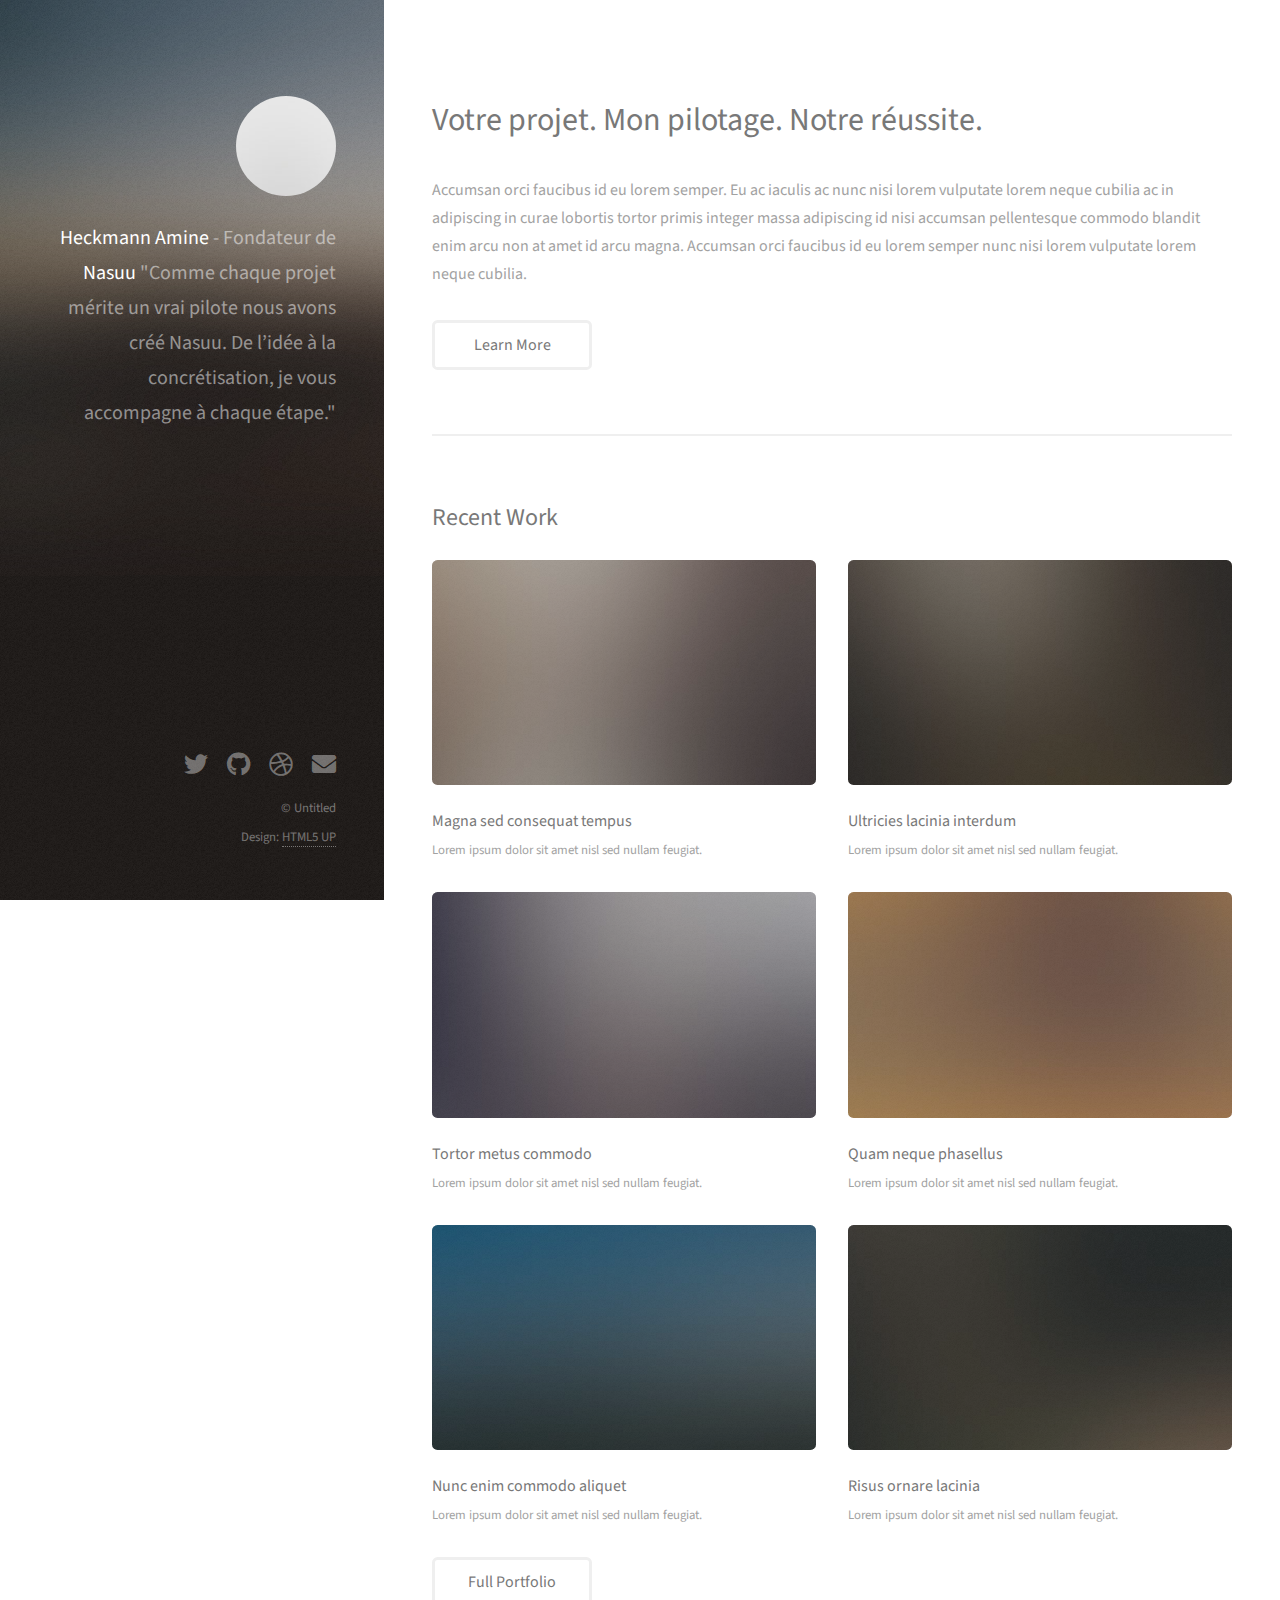
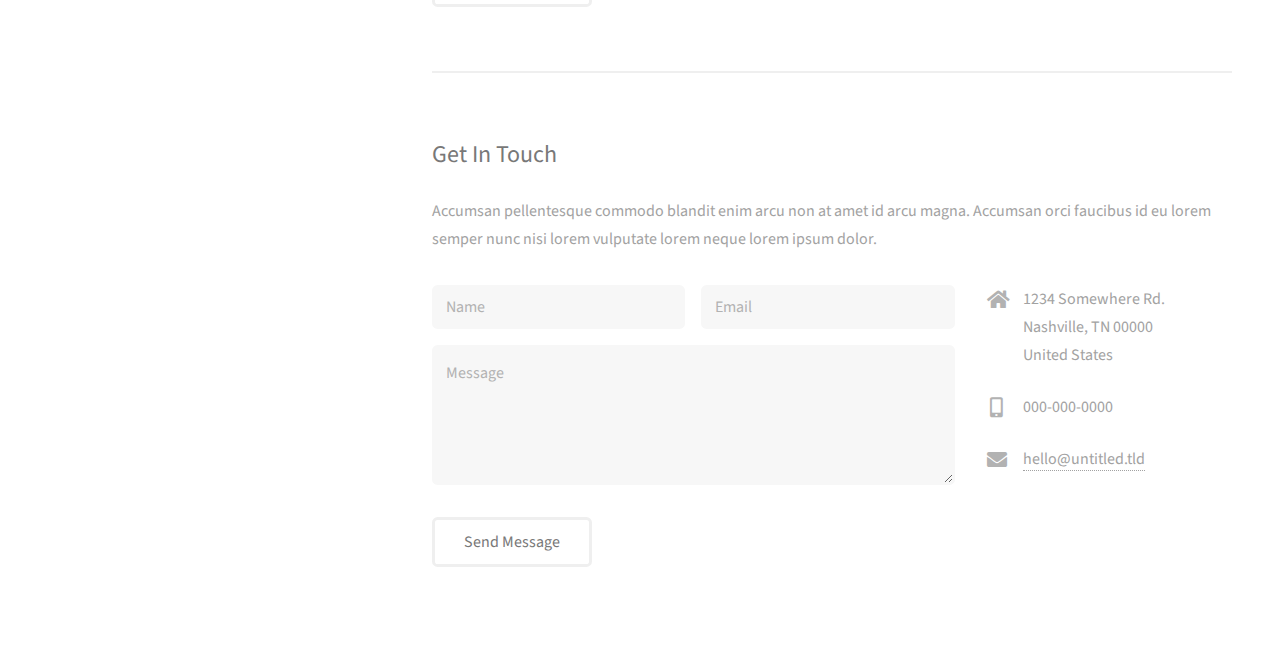
==== commit a467a07b: "Update index.html" ====
--- a/index.html
+++ b/index.html
@@ -14,14 +14,23 @@
 	<body class="is-preload">
 
 		<!-- Header -->
-			<header id="header">
-				<div class="inner">
-					<a href="#" class="image avatar"><img src="images/avatar.jpg" alt="" /></a>
-					<h1><strong>Heckmann Amine</strong> - Fondateur de <strong>Nasuu</strong><br />
-					"Comme chaque projet mérite un vrai pilote nous avons créé Nasuu. <br />
-					De l’idée à la concrétisation, je vous accompagne à chaque étape."<a href="lien"></a>.</h1>
-				</div>
-			</header>
+<header id="header">
+	<div class="inner">
+		<!-- Photo centrée -->
+		<span class="image avatar centered"><img src="images/avatar.jpg" alt="" /></span>
+
+		<!-- Texte aligné à droite -->
+		<div class="intro-text align-right">
+			<h1>
+				<strong>Heckmann Amine</strong> - Fondateur de <strong>Nasuu</strong><br />
+				<span class="quote">
+					"Comme chaque projet mérite un vrai pilote nous avons créé Nasuu.<br />
+					De l’idée à la concrétisation, je vous accompagne à chaque étape."
+				</span>
+			</h1>
+		</div>
+	</div>
+</header>
 
 		<!-- Main -->
 			<div id="main">
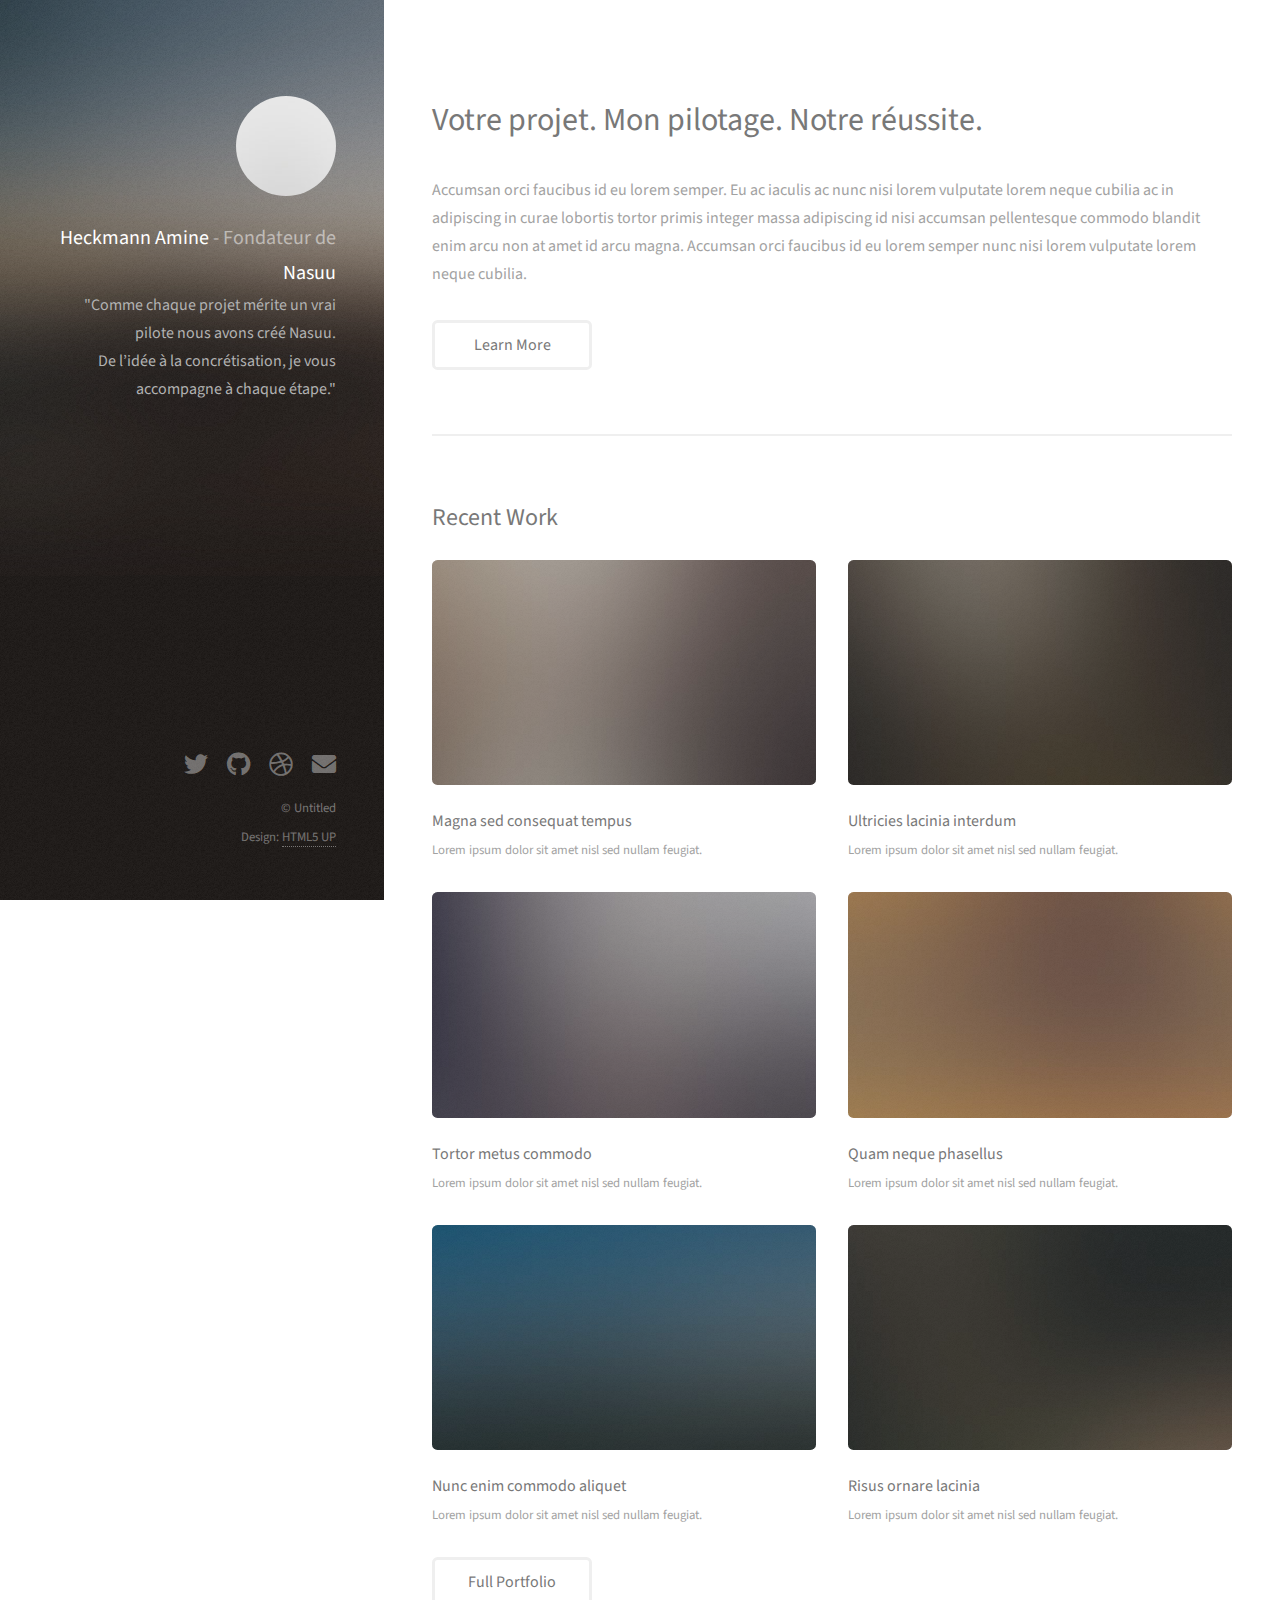
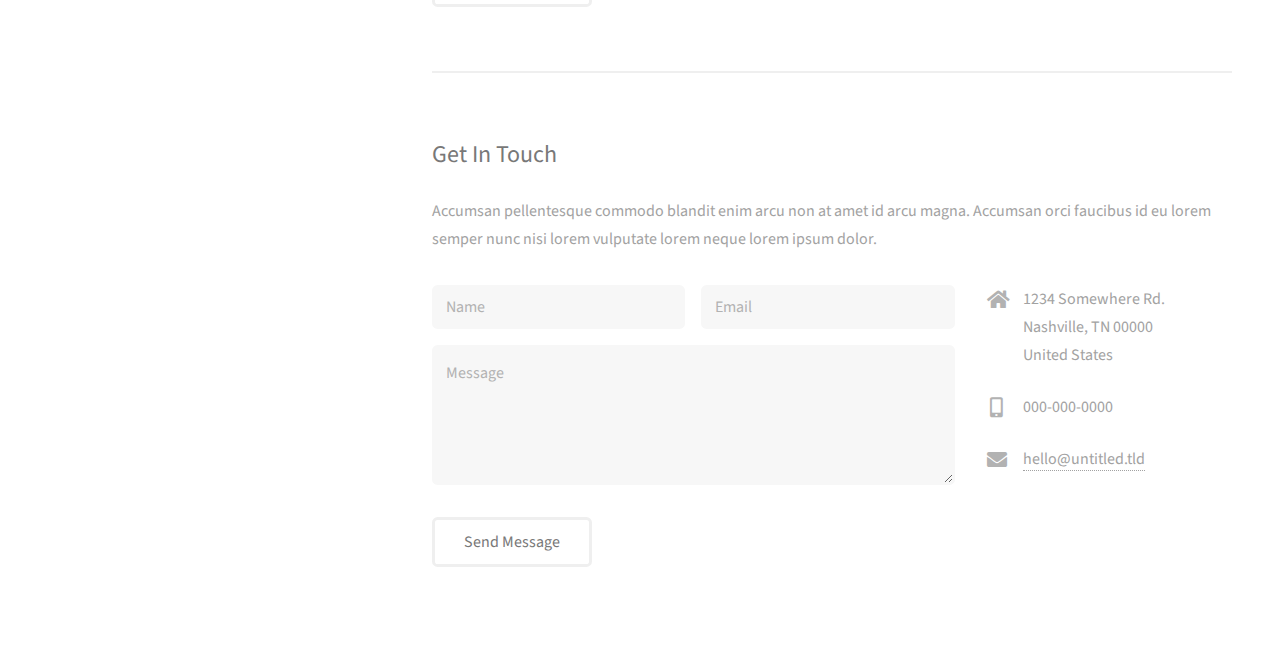
==== commit 67bf923d: "Update index.html" ====
--- a/index.html
+++ b/index.html
@@ -15,23 +15,20 @@
 
 		<!-- Header -->
 <header id="header">
-	<div class="inner">
-		<!-- Photo centrée -->
-		<span class="image avatar centered"><img src="images/avatar.jpg" alt="" /></span>
-
-		<!-- Texte aligné à droite -->
-		<div class="intro-text align-right">
-			<h1>
-				<strong>Heckmann Amine</strong> - Fondateur de <strong>Nasuu</strong><br />
-				<span class="quote">
-					"Comme chaque projet mérite un vrai pilote nous avons créé Nasuu.<br />
-					De l’idée à la concrétisation, je vous accompagne à chaque étape."
-				</span>
-			</h1>
-		</div>
-	</div>
+  <div class="inner">
+    <div class="avatar-container">
+      <a href="#" class="image avatar"><img src="images/avatar.jpg" alt="" /></a>
+    </div>
+    <div class="intro-text">
+      <h1><strong>Heckmann Amine</strong> - Fondateur de <strong>Nasuu</strong></h1>
+      <p>
+        "Comme chaque projet mérite un vrai pilote nous avons créé Nasuu. <br />
+        De l’idée à la concrétisation, je vous accompagne à chaque étape."
+      </p>
+    </div>
+  </div>
 </header>
-
+		
 		<!-- Main -->
 			<div id="main">
 
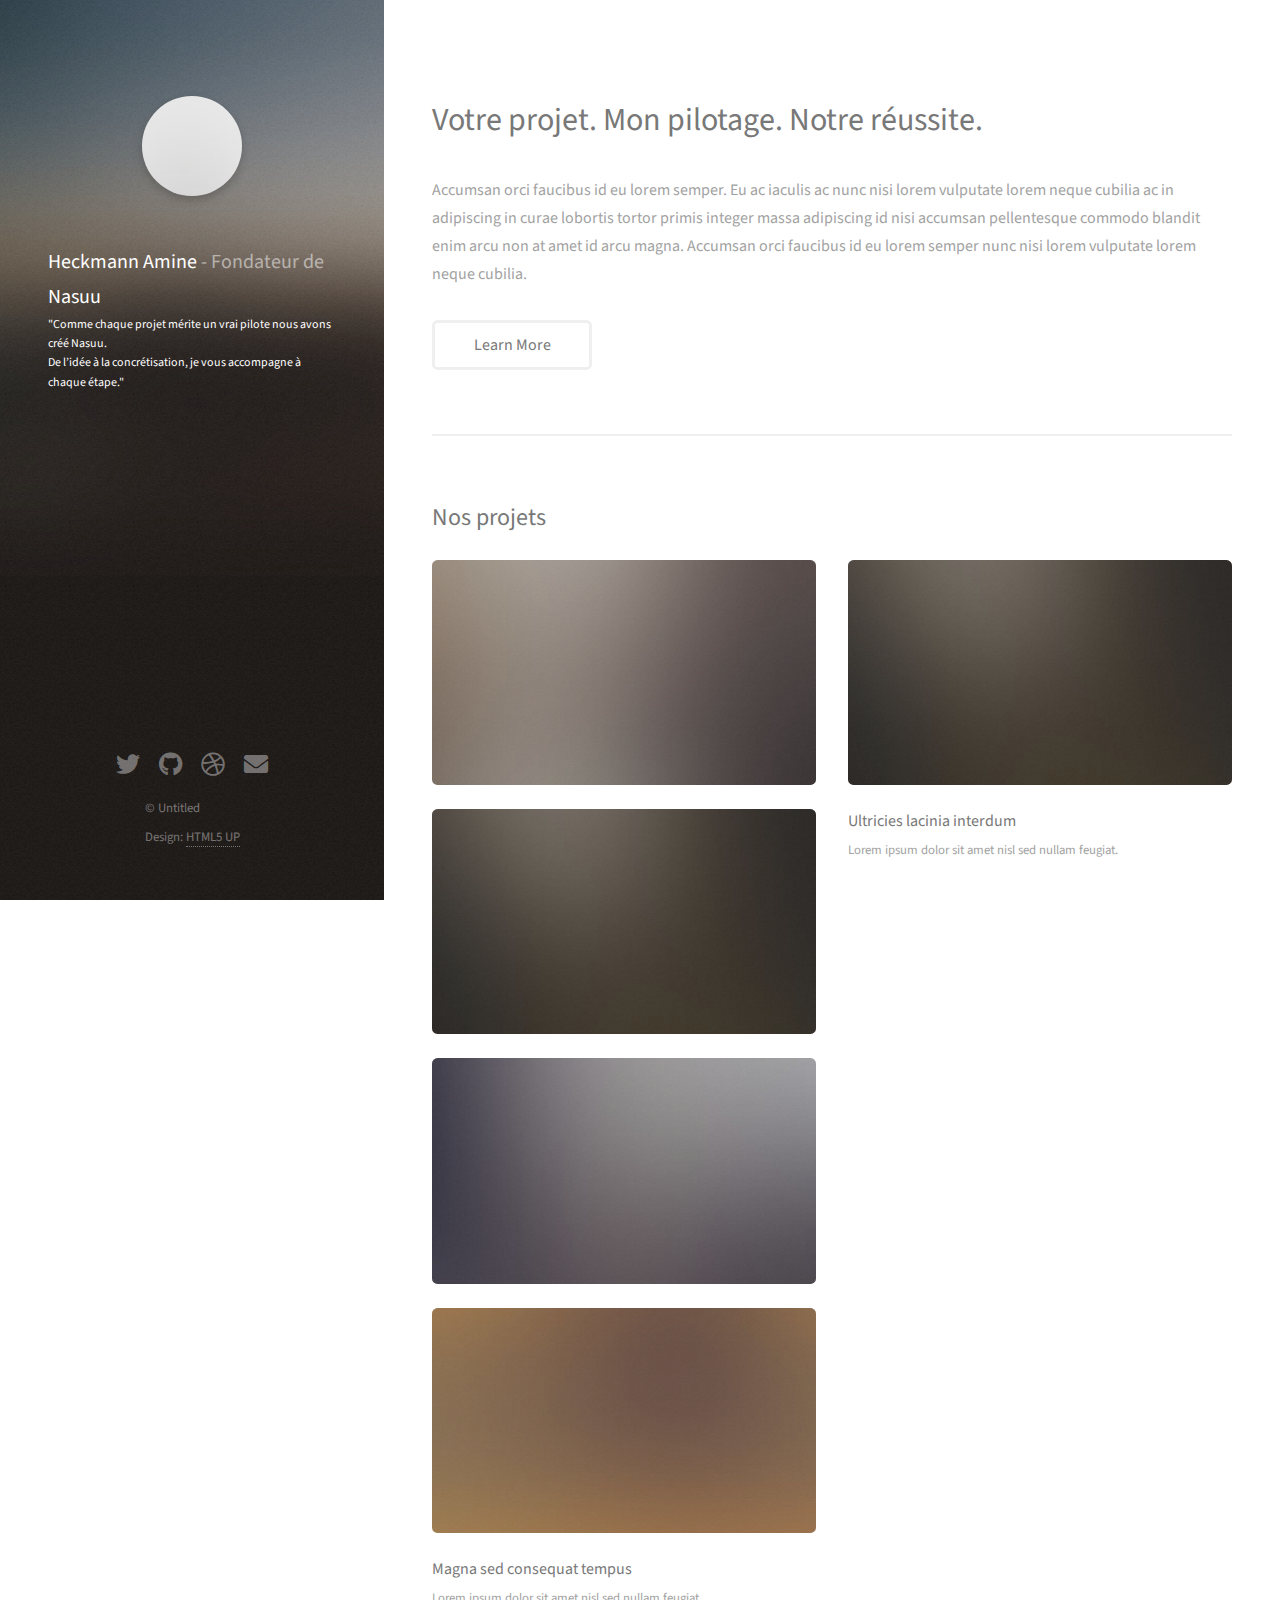
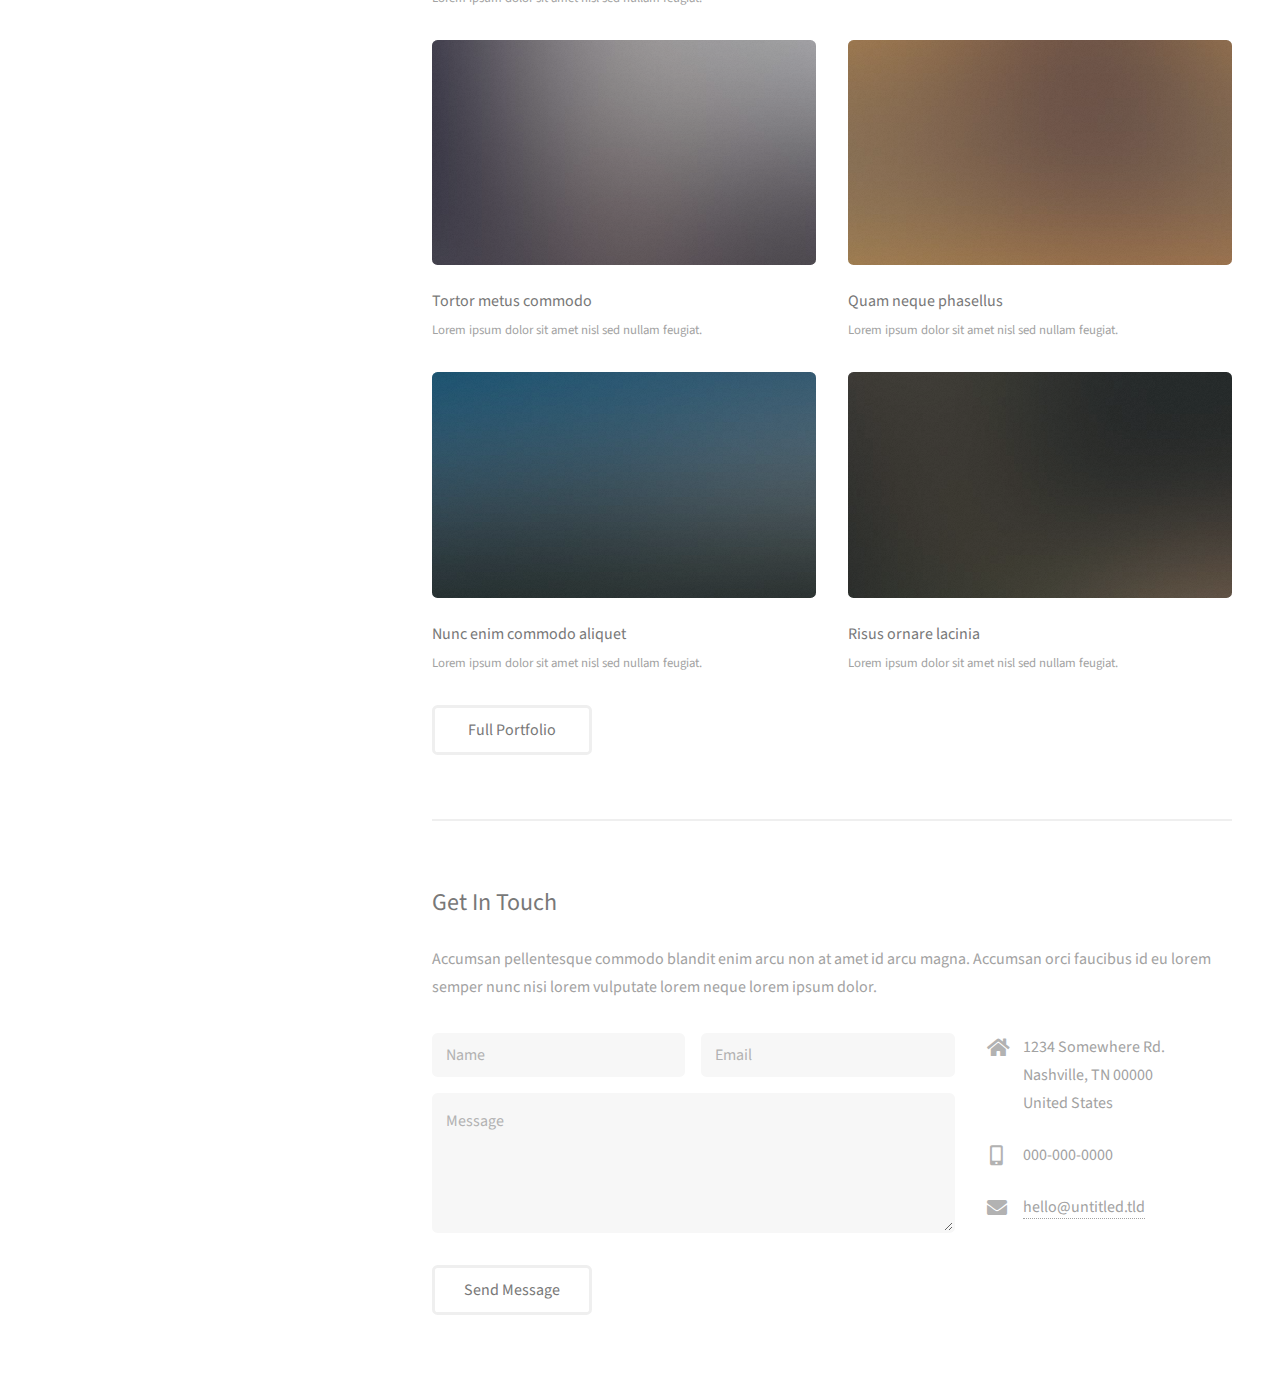
==== commit be5af4c3: "Update index.html" ====
--- a/index.html
+++ b/index.html
@@ -6,7 +6,7 @@
 -->
 <html>
 	<head>
-		<title>Strata by HTML5 UP</title>
+		<title>Nasuu gerez votre Workplace autrement</title>
 		<meta charset="utf-8" />
 		<meta name="viewport" content="width=device-width, initial-scale=1, user-scalable=no" />
 		<link rel="stylesheet" href="assets/css/main.css" />
@@ -23,7 +23,7 @@
       <h1><strong>Heckmann Amine</strong> - Fondateur de <strong>Nasuu</strong></h1>
       <p>
         "Comme chaque projet mérite un vrai pilote nous avons créé Nasuu. <br />
-        De l’idée à la concrétisation, je vous accompagne à chaque étape."
+         De l’idée à la concrétisation, je vous accompagne à chaque étape."
       </p>
     </div>
   </div>
@@ -45,10 +45,13 @@
 
 				<!-- Two -->
 					<section id="two">
-						<h2>Recent Work</h2>
+						<h2>Nos projets</h2>
 						<div class="row">
 							<article class="col-6 col-12-xsmall work-item">
 								<a href="images/fulls/01.jpg" class="image fit thumb"><img src="images/thumbs/01.jpg" alt="" /></a>
+								<a href="images/fulls/02.jpg" class="image fit thumb"><img src="images/thumbs/02.jpg" alt="" /></a>
+								<a href="images/fulls/03.jpg" class="image fit thumb"><img src="images/thumbs/03.jpg" alt="" /></a>
+								<a href="images/fulls/04.jpg" class="image fit thumb"><img src="images/thumbs/04.jpg" alt="" /></a>
 								<h3>Magna sed consequat tempus</h3>
 								<p>Lorem ipsum dolor sit amet nisl sed nullam feugiat.</p>
 							</article>
--- a/assets/css/main.css
+++ b/assets/css/main.css
@@ -3218,4 +3218,43 @@
 				padding-left: 0;
 			}
 
-	}+	}
+#header .inner {
+  display: flex;
+  flex-direction: column;
+  align-items: center; /* centre l'image */
+  text-align: left; /* pour le bloc texte */
+}
+
+.avatar-container {
+  margin-bottom: 1.5em;
+}
+
+.intro-text {
+  max-width: 500px;
+  width: 100%;
+  text-align: left; /* Aligne le texte à gauche */
+}
+
+.intro-text h1,
+.intro-text p {
+  color: white;
+  line-height: 1.6;
+}
+.intro-text h1 {
+  font-size: 1.2em;
+}
+
+.intro-text p {
+  font-size: 0.75em;
+}
+.image.avatar {
+  display: inline-block;
+  transition: transform 0.4s ease, box-shadow 0.4s ease;
+  box-shadow: 0 4px 10px rgba(0, 0, 0, 0.2); /* ombre de base */
+}
+
+.image.avatar:hover {
+  transform: scale(1.08); /* effet de zoom */
+  box-shadow: 0 8px 20px rgba(0, 0, 0, 0.3); /* ombre plus prononcée au survol */
+}
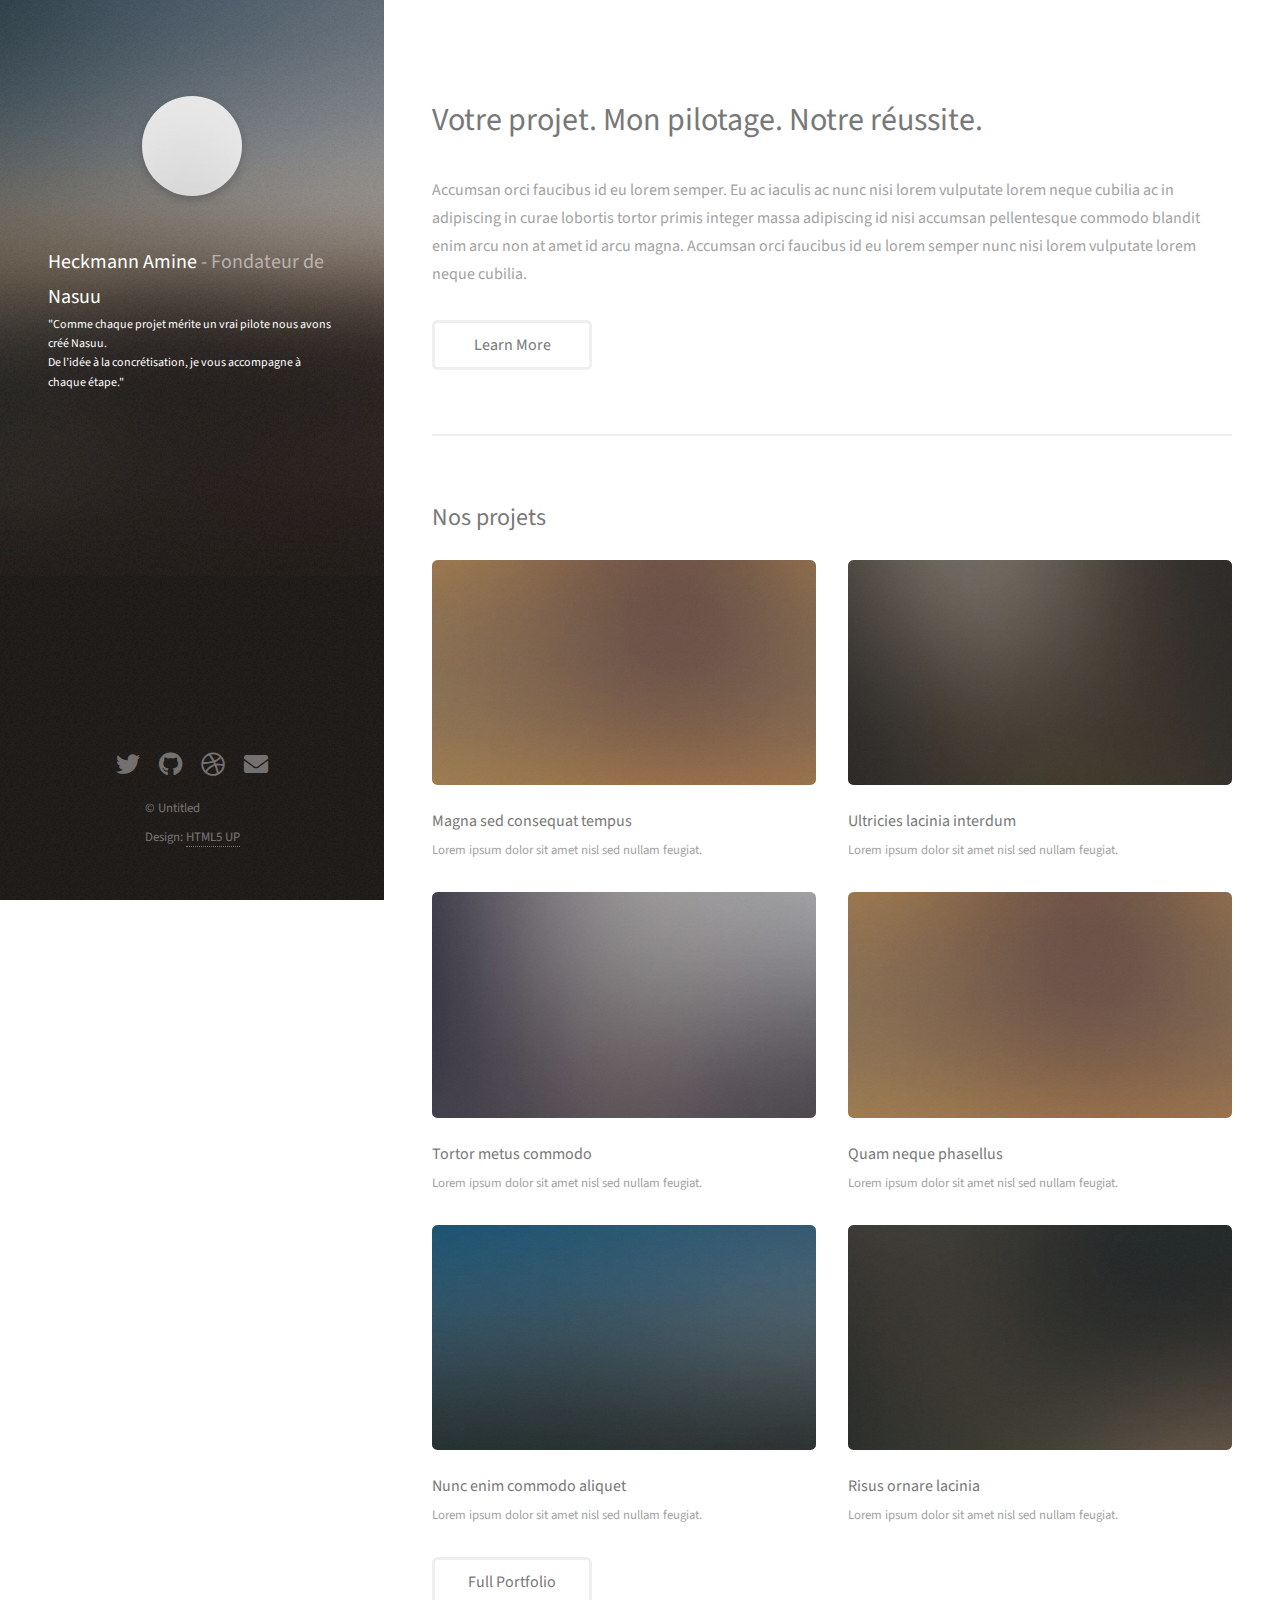
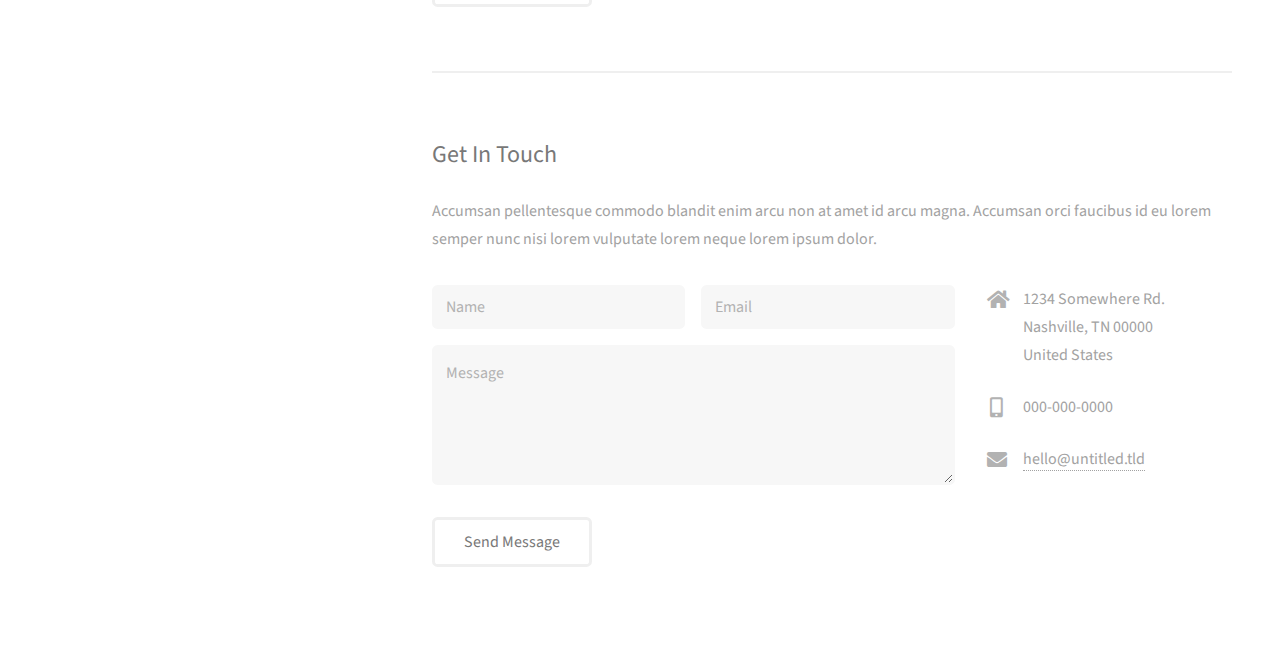
==== commit f61b3bc2: "Update index.html" ====
--- a/index.html
+++ b/index.html
@@ -48,10 +48,7 @@
 						<h2>Nos projets</h2>
 						<div class="row">
 							<article class="col-6 col-12-xsmall work-item">
-								<a href="images/fulls/01.jpg" class="image fit thumb"><img src="images/thumbs/01.jpg" alt="" /></a>
-								<a href="images/fulls/02.jpg" class="image fit thumb"><img src="images/thumbs/02.jpg" alt="" /></a>
-								<a href="images/fulls/03.jpg" class="image fit thumb"><img src="images/thumbs/03.jpg" alt="" /></a>
-								<a href="images/fulls/04.jpg" class="image fit thumb"><img src="images/thumbs/04.jpg" alt="" /></a>
+								<a href="images/fulls/01.jpg" class="image fit thumb"><img src="images/thumbs/04.jpg" alt="" /></a>
 								<h3>Magna sed consequat tempus</h3>
 								<p>Lorem ipsum dolor sit amet nisl sed nullam feugiat.</p>
 							</article>
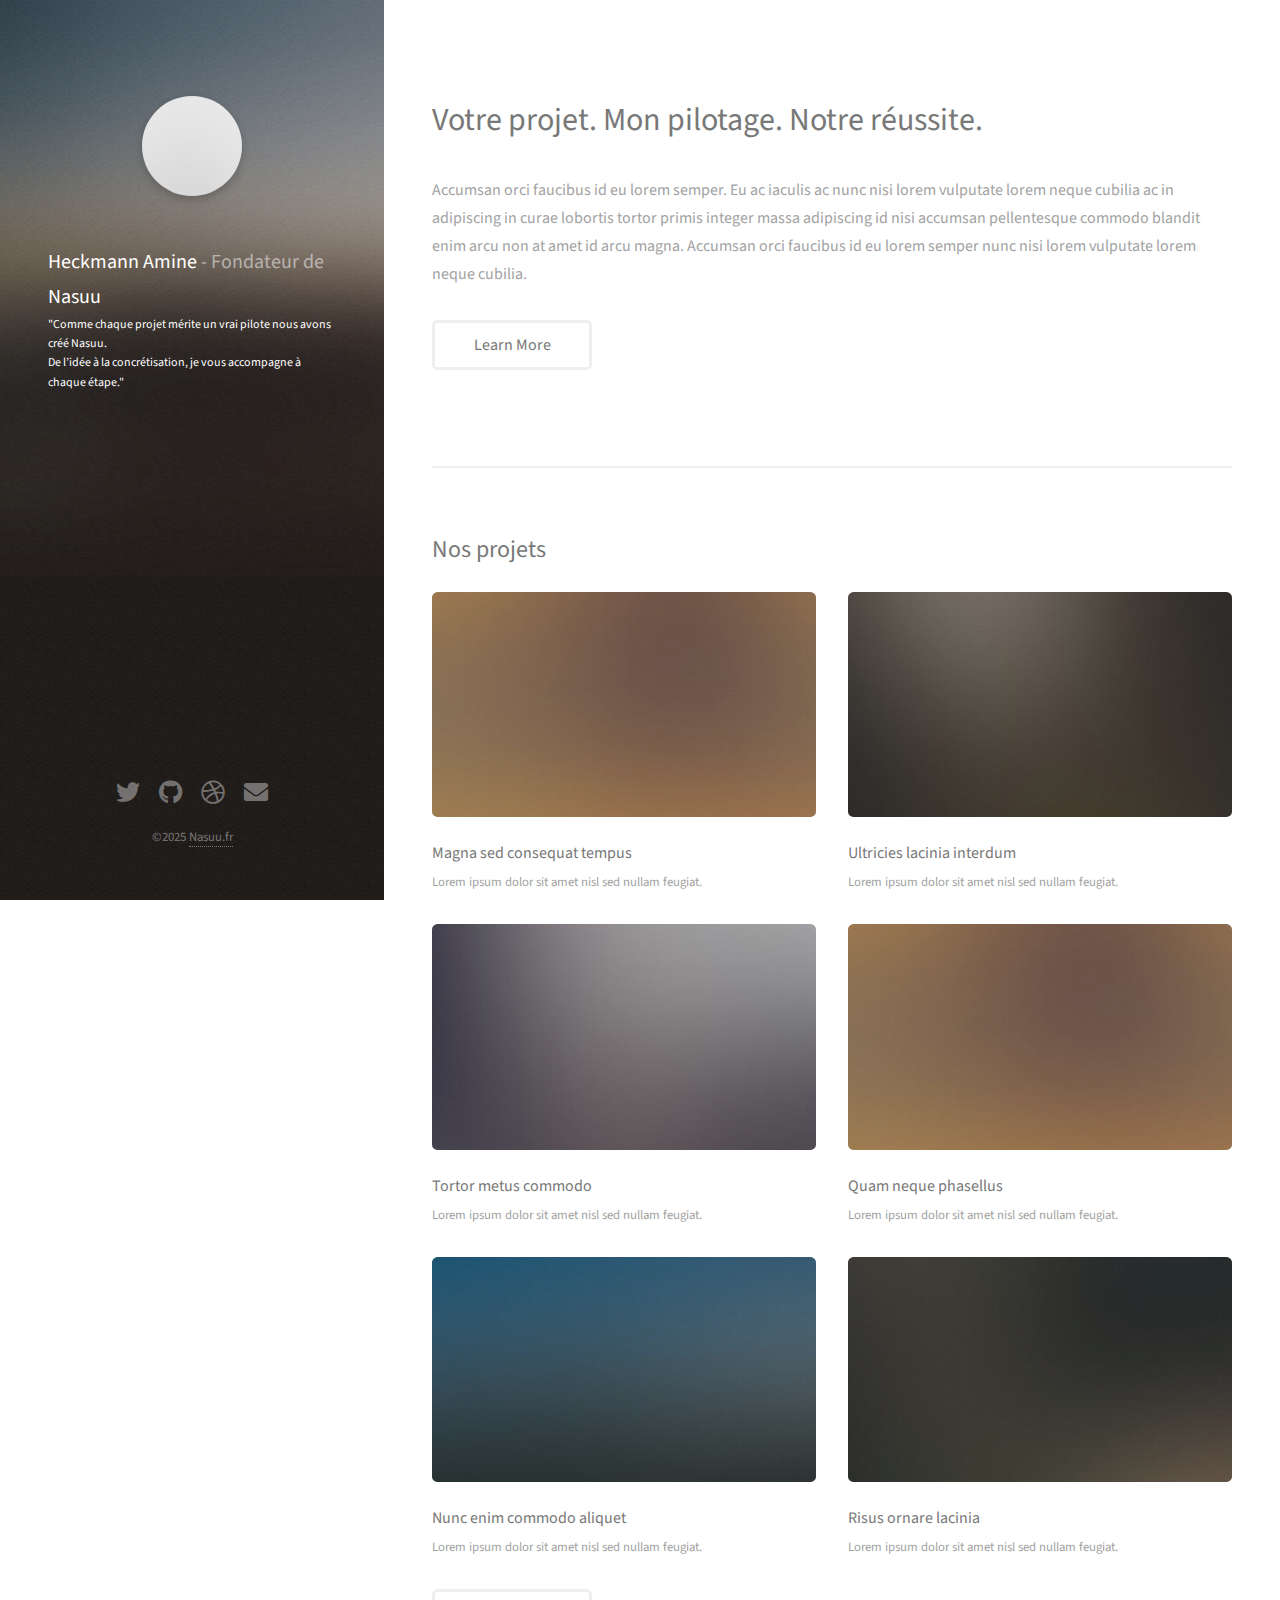
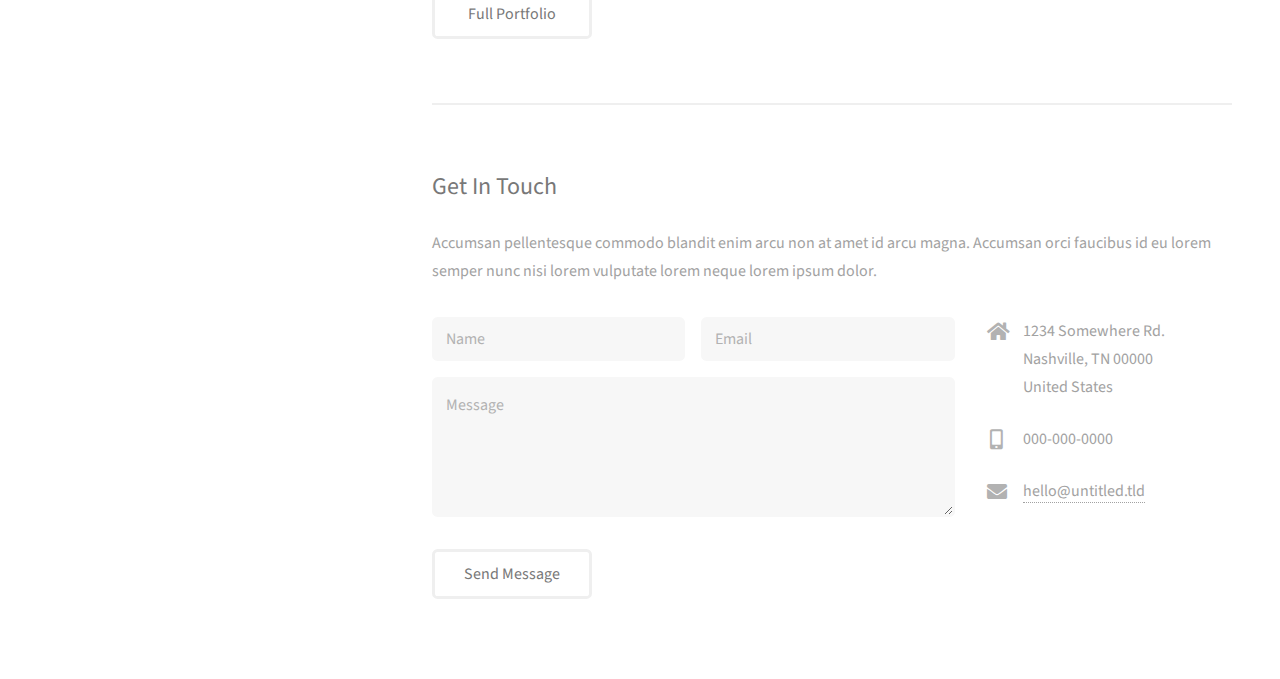
==== commit f66a4724: "Update index.html" ====
--- a/index.html
+++ b/index.html
@@ -450,9 +450,12 @@
 						<li><a href="#" class="icon brands fa-dribbble"><span class="label">Dribbble</span></a></li>
 						<li><a href="#" class="icon solid fa-envelope"><span class="label">Email</span></a></li>
 					</ul>
-					<ul class="copyright">
-						<li>&copy; Untitled</li><li>Design: <a href="http://html5up.net">HTML5 UP</a></li>
-					</ul>
+					<div align="center">
+  					<ul class="copyright">
+  					  <li>&copy;2025 <a href="https://www.Nasuu.fr">Nasuu.fr</a></li>
+				        </ul>
+</div>
+
 				</div>
 			</footer>
 
--- a/assets/css/main.css
+++ b/assets/css/main.css
@@ -3258,3 +3258,34 @@
   transform: scale(1.08); /* effet de zoom */
   box-shadow: 0 8px 20px rgba(0, 0, 0, 0.3); /* ombre plus prononcée au survol */
 }
+#one {
+    position: relative;
+    background: none;
+    overflow: hidden;
+}
+
+#one::before {
+    content: "";
+    position: absolute;
+    top: 0; left: 0; right: 0; bottom: 0;
+    background: url("images/fulls/01.jpg") center center / cover no-repeat;
+    filter: blur(5px);
+    z-index: 0;
+    transform: scale(1.05); /* Légèrement agrandi pour compenser le blur */
+}
+
+#one .inner {
+    position: relative;
+    z-index: 1;
+    color: white;
+}
+ul.copyright {
+    display: flex;
+    justify-content: center;
+    list-style: none;
+    padding: 0;
+    margin: 0 auto;
+    text-align: center;
+    flex-wrap: wrap;
+    gap: 10px;
+}
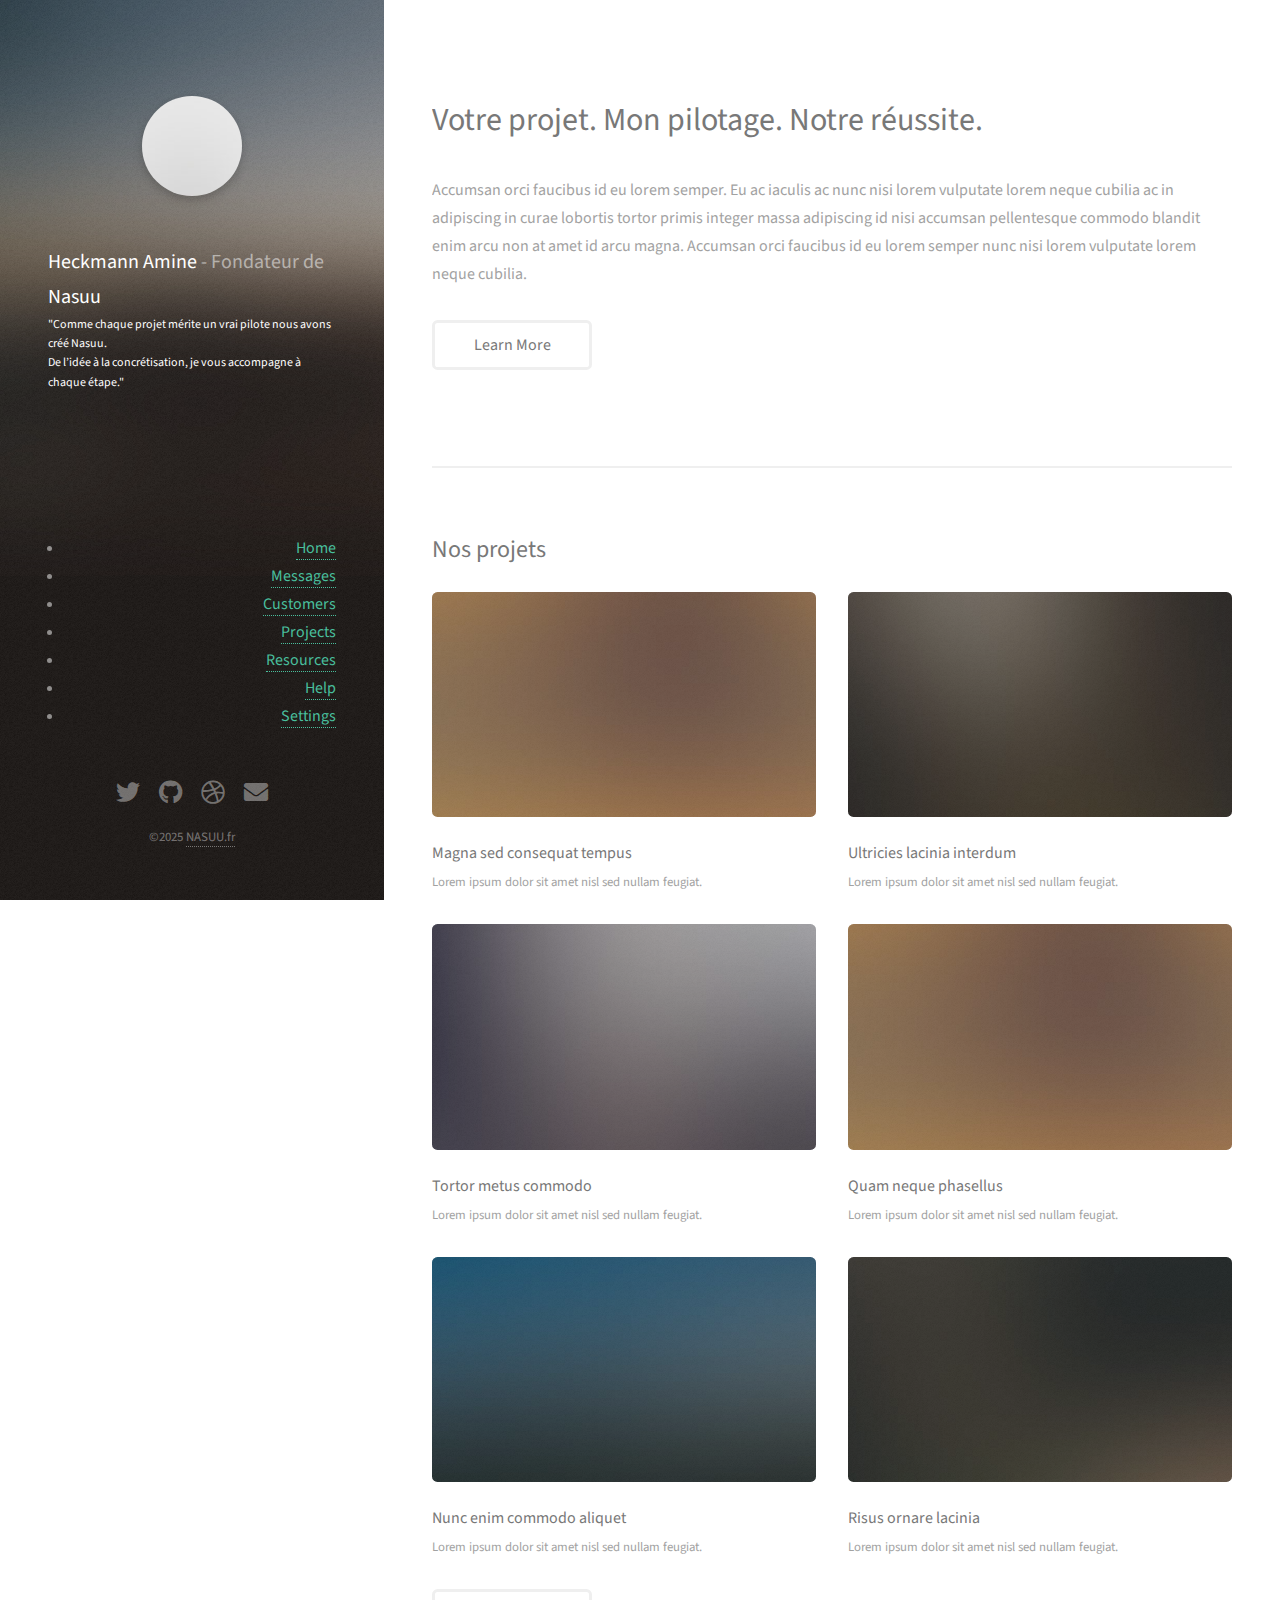
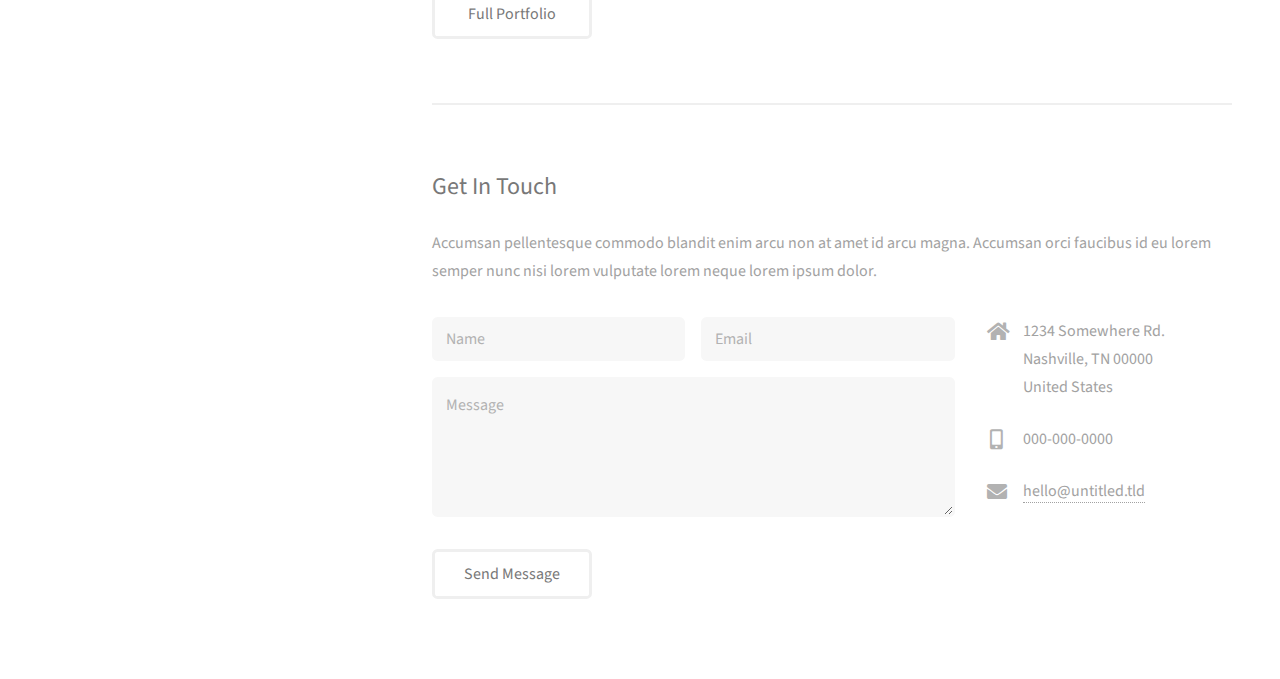
==== commit ebbab490: "Update index.html" ====
--- a/index.html
+++ b/index.html
@@ -27,6 +27,31 @@
       </p>
     </div>
   </div>
+	<nav class="navbar">
+  <ul class="navbar__menu">
+    <li class="navbar__item">
+      <a href="#" class="navbar__link"><i data-feather="home"></i><span>Home</span></a>
+    </li>
+    <li class="navbar__item">
+      <a href="#" class="navbar__link"><i data-feather="message-square"></i><span>Messages</span></a>        
+    </li>
+    <li class="navbar__item">
+      <a href="#" class="navbar__link"><i data-feather="users"></i><span>Customers</span></a>        
+    </li>
+    <li class="navbar__item">
+      <a href="#" class="navbar__link"><i data-feather="folder"></i><span>Projects</span></a>        
+    </li>
+    <li class="navbar__item">
+      <a href="#" class="navbar__link"><i data-feather="archive"></i><span>Resources</span></a>        
+    </li>
+    <li class="navbar__item">
+      <a href="#" class="navbar__link"><i data-feather="help-circle"></i><span>Help</span></a>        
+    </li>
+    <li class="navbar__item">
+      <a href="#" class="navbar__link"><i data-feather="settings"></i><span>Settings</span></a>        
+    </li>
+  </ul>
+</nav>
 </header>
 		
 		<!-- Main -->
@@ -452,7 +477,7 @@
 					</ul>
 					<div align="center">
   					<ul class="copyright">
-  					  <li>&copy;2025 <a href="https://www.Nasuu.fr">Nasuu.fr</a></li>
+  					  <li>&copy;2025 <a href="https://www.Nasuu.fr">NASUU.fr</a></li>
 				        </ul>
 </div>
 
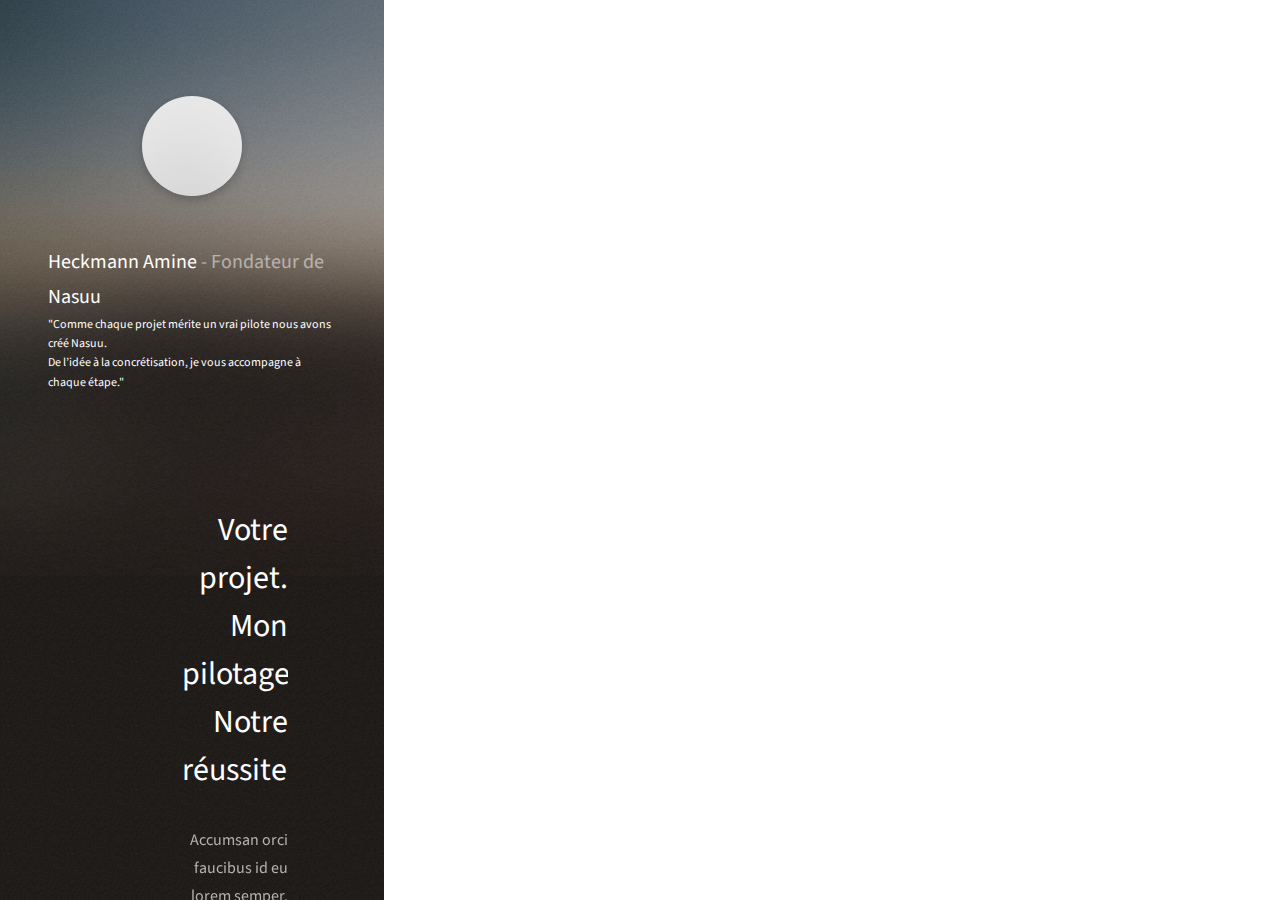
==== commit a3034e61: "Update index.html" ====
--- a/index.html
+++ b/index.html
@@ -27,33 +27,6 @@
       </p>
     </div>
   </div>
-	<nav class="navbar">
-  <ul class="navbar__menu">
-    <li class="navbar__item">
-      <a href="#" class="navbar__link"><i data-feather="home"></i><span>Home</span></a>
-    </li>
-    <li class="navbar__item">
-      <a href="#" class="navbar__link"><i data-feather="message-square"></i><span>Messages</span></a>        
-    </li>
-    <li class="navbar__item">
-      <a href="#" class="navbar__link"><i data-feather="users"></i><span>Customers</span></a>        
-    </li>
-    <li class="navbar__item">
-      <a href="#" class="navbar__link"><i data-feather="folder"></i><span>Projects</span></a>        
-    </li>
-    <li class="navbar__item">
-      <a href="#" class="navbar__link"><i data-feather="archive"></i><span>Resources</span></a>        
-    </li>
-    <li class="navbar__item">
-      <a href="#" class="navbar__link"><i data-feather="help-circle"></i><span>Help</span></a>        
-    </li>
-    <li class="navbar__item">
-      <a href="#" class="navbar__link"><i data-feather="settings"></i><span>Settings</span></a>        
-    </li>
-  </ul>
-</nav>
-</header>
-		
 		<!-- Main -->
 			<div id="main">
 
